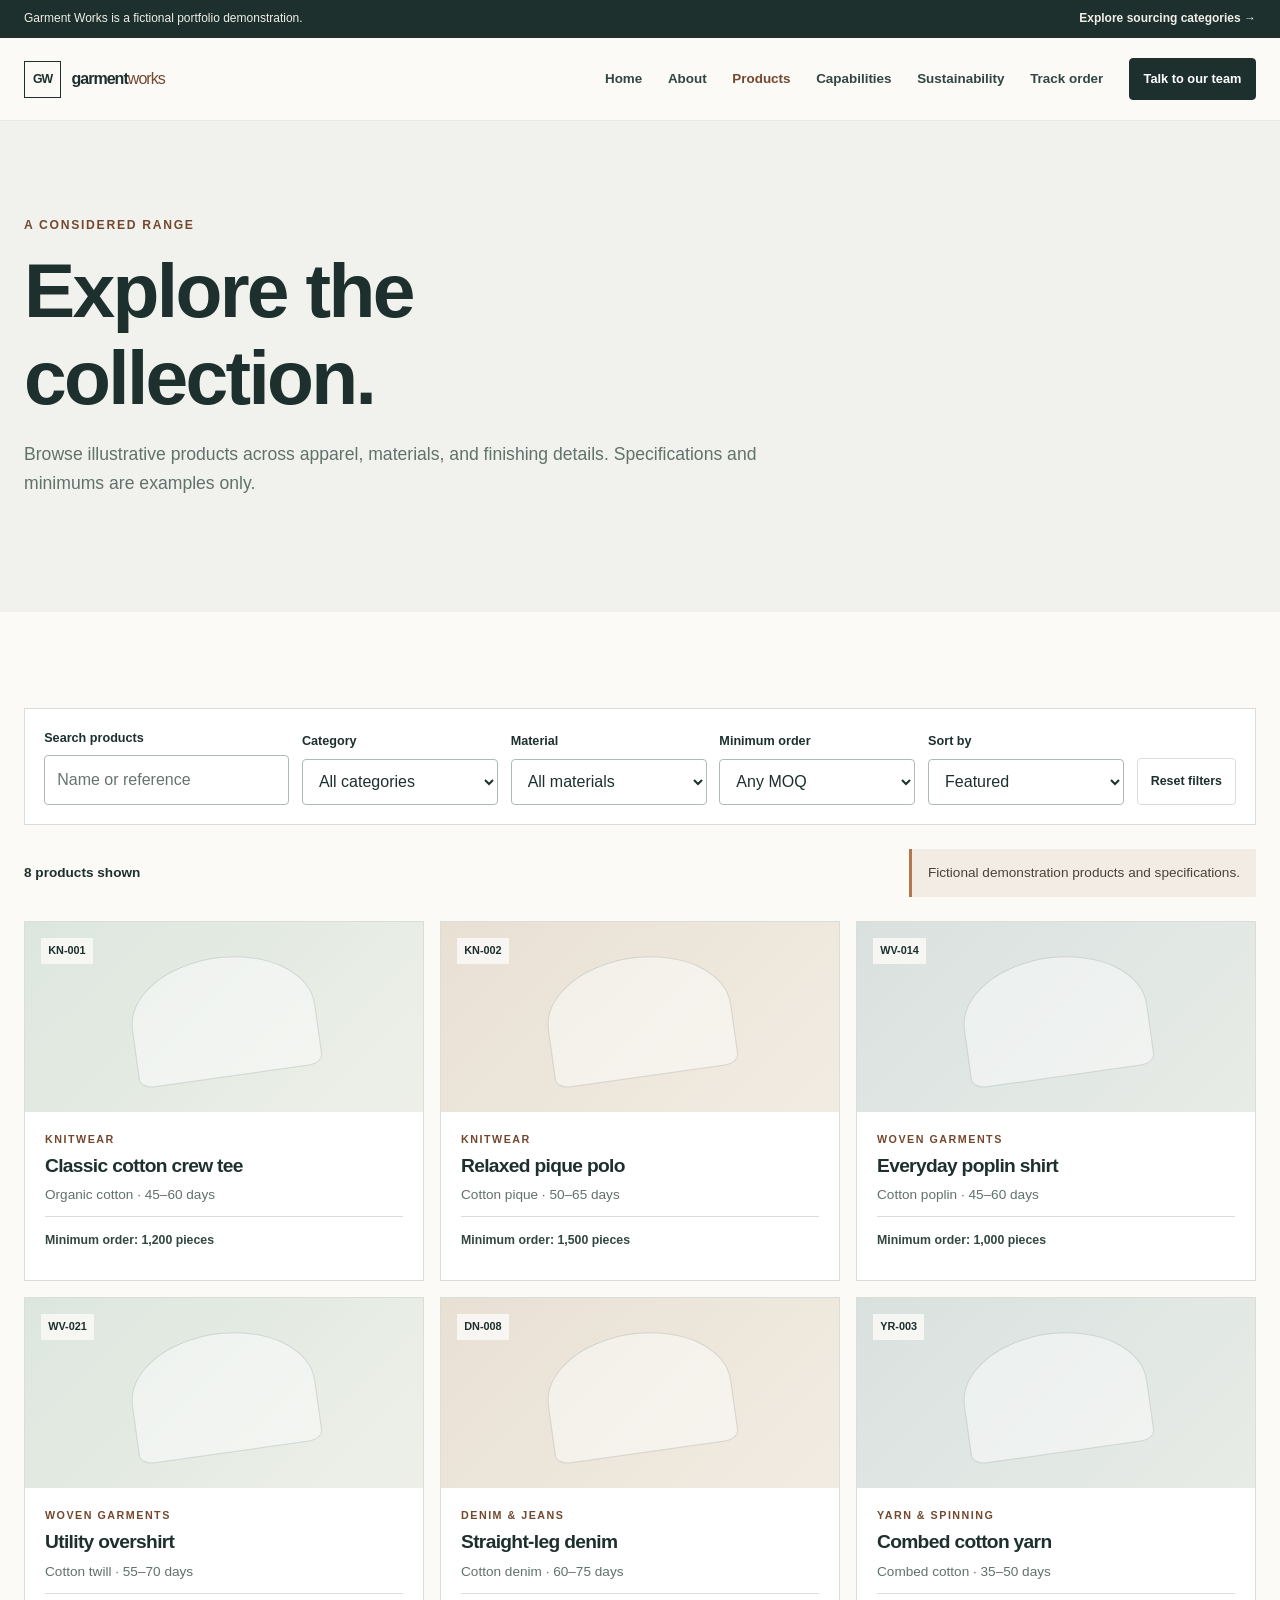
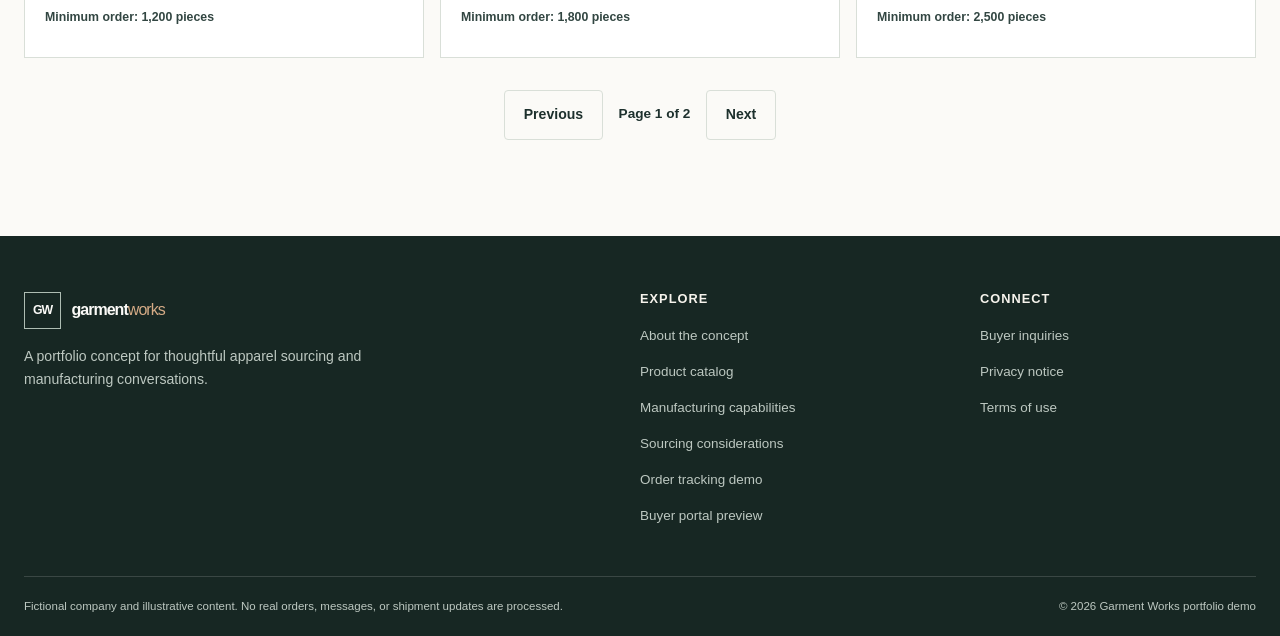
==== resources/views/frontend/products.html @ 486276dc "first commit" ====
<!doctype html>
<html lang="en">
<head>
  <meta charset="utf-8">
  <meta name="viewport" content="width=device-width, initial-scale=1">
  <title>Product Catalog | Garment Works Demo</title>
  <meta name="description" content="Browse illustrative apparel, yarn, and trim products in the Garment Works static portfolio catalog.">
  <meta name="robots" content="noindex, nofollow">
  <meta property="og:title" content="Product Catalog | Garment Works Demo">
  <meta property="og:description" content="A local-data catalog for a fictional apparel manufacturing portfolio.">
  <link rel="canonical" href="https://example.com/garment-works/products">
  <link rel="icon" href="../../../public/assets/icons/garment-mark.svg" type="image/svg+xml">
  <link rel="stylesheet" href="../../../public/css/style.css">
  <script src="../../../public/js/data.js" defer></script>
  <script src="../../../public/js/main.js" defer></script>
  <script src="../../../public/js/navigation.js" defer></script>
  <script src="../../../public/js/catalog.js" defer></script>
</head>
<body>
  <a class="skip-link" href="#main-content">Skip to content</a>
  <div id="site-announcement"></div><div id="site-header"></div>
  <main id="main-content">
    <section class="page-hero">
      <div class="container"><p class="eyebrow">A considered range</p><h1>Explore the collection.</h1><p>Browse illustrative products across apparel, materials, and finishing details. Specifications and minimums are examples only.</p></div>
    </section>
    <section class="section">
      <div class="container">
        <form class="filter-panel" data-catalog-filters aria-label="Filter products">
          <div class="field"><label for="catalog-search">Search products</label><input id="catalog-search" name="search" type="search" placeholder="Name or reference"></div>
          <div class="field"><label for="catalog-category">Category</label><select id="catalog-category" name="category"><option value="">All categories</option><option>Knitwear</option><option>Woven garments</option><option>Denim &amp; jeans</option><option>Yarn &amp; spinning</option><option>Trims &amp; accessories</option></select></div>
          <div class="field"><label for="catalog-material">Material</label><select id="catalog-material" name="material"><option value="">All materials</option></select></div>
          <div class="field"><label for="catalog-moq">Minimum order</label><select id="catalog-moq" name="moq"><option value="">Any MOQ</option><option value="under-1500">Under 1,500 pcs</option><option value="1500-plus">1,500 pcs and above</option></select></div>
          <div class="field"><label for="catalog-sort">Sort by</label><select id="catalog-sort" name="sort"><option value="featured">Featured</option><option value="name">Product name</option><option value="moq-low">MOQ: low to high</option><option value="moq-high">MOQ: high to low</option></select></div>
          <button class="button button--quiet filter-panel__reset" type="button" data-reset-filters>Reset filters</button>
        </form>
        <div class="catalog-toolbar"><p data-result-count aria-live="polite"></p><p class="demo-note">Fictional demonstration products and specifications.</p></div>
        <div class="product-grid" data-catalog-grid tabindex="-1"></div>
        <p class="empty-state" data-catalog-empty hidden>No products match these filters. Try changing your search or reset the filters.</p>
        <nav class="pagination" data-pagination aria-label="Product pages" hidden>
          <button class="button button--quiet" type="button" data-page-prev>Previous</button>
          <p data-page-label></p>
          <button class="button button--quiet" type="button" data-page-next>Next</button>
        </nav>
      </div>
    </section>
  </main>
  <div id="site-footer"></div>
</body>
</html>
---- public/css/style.css ----
:root {
  color-scheme: light;
  --color-ink: #1d302d;
  --color-ink-soft: #324642;
  --color-muted: #61716c;
  --color-paper: #fbfaf7;
  --color-white: #fff;
  --color-surface: #f1f2ed;
  --color-border: #d9dfd8;
  --color-accent: #b4774d;
  --color-accent-dark: #74482f;
  --color-sage: #dce5dd;
  --color-sage-deep: #425b51;
  --color-focus: #8b4d16;
  --font-body: "Avenir Next", Avenir, "Segoe UI", Arial, sans-serif;
  --font-display: "Avenir Next", Avenir, "Segoe UI", Arial, sans-serif;
  --container: 1240px;
  --space-1: .5rem;
  --space-2: 1rem;
  --space-3: 1.5rem;
  --space-4: 2rem;
  --space-5: 3rem;
  --space-6: 4rem;
  --space-7: 6rem;
  --radius-sm: .25rem;
  --radius-md: .75rem;
  --shadow-soft: 0 14px 36px rgb(29 48 45 / 8%);
  --transition: 180ms ease;
}

* { box-sizing: border-box; }
html { scroll-behavior: smooth; scroll-padding-top: 6rem; }
body { margin: 0; background: var(--color-paper); color: var(--color-ink); font-family: var(--font-body); font-size: 1rem; line-height: 1.65; }
img { display: block; max-width: 100%; }
a { color: inherit; text-underline-offset: .22em; }
button, input, select, textarea { font: inherit; }
button, a { -webkit-tap-highlight-color: transparent; }
button { color: inherit; }
h1, h2, h3, h4, p, figure { margin-top: 0; }
h1, h2, h3, h4 { font-family: var(--font-display); line-height: 1.13; letter-spacing: -.035em; }
h1 { max-width: 12ch; margin-bottom: 1.25rem; font-size: clamp(2.7rem, 6vw, 5.25rem); font-weight: 600; }
h2 { margin-bottom: 1rem; font-size: clamp(2rem, 4vw, 3.4rem); font-weight: 600; }
h3 { margin-bottom: .7rem; font-size: 1.3rem; font-weight: 600; }
p { color: var(--color-muted); }
::selection { background: #d9b08e; color: var(--color-ink); }
:focus-visible { outline: 3px solid var(--color-focus); outline-offset: 4px; border-radius: 2px; }
[hidden] { display: none !important; }

.container { width: min(calc(100% - 3rem), var(--container)); margin-inline: auto; }
.sr-only { position: absolute; width: 1px; height: 1px; padding: 0; margin: -1px; overflow: hidden; clip: rect(0, 0, 0, 0); white-space: nowrap; border: 0; }
.skip-link { position: fixed; z-index: 100; top: .5rem; left: .5rem; padding: .75rem 1rem; transform: translateY(-150%); background: var(--color-ink); color: var(--color-white); }
.skip-link:focus { transform: translateY(0); }
.eyebrow { margin-bottom: .8rem; color: var(--color-accent-dark); font-size: .76rem; font-weight: 700; letter-spacing: .14em; line-height: 1.4; text-transform: uppercase; }
.text-link { display: inline-flex; align-items: center; gap: .5rem; color: var(--color-ink); font-weight: 700; text-decoration: none; }
.text-link:hover { color: var(--color-accent-dark); }
.text-button { padding: .25rem 0; border: 0; background: none; color: var(--color-accent-dark); font-weight: 700; text-decoration: underline; text-underline-offset: .2em; cursor: pointer; }

.announcement-bar { background: var(--color-ink); color: var(--color-white); }
.announcement-bar__inner { display: flex; justify-content: space-between; gap: 1rem; min-height: 38px; align-items: center; }
.announcement-bar p, .announcement-bar a { margin: 0; color: #f1eee7; font-size: .75rem; }
.announcement-bar a { font-weight: 600; text-decoration: none; }
.site-header { position: relative; z-index: 10; background: var(--color-paper); border-bottom: 1px solid rgb(29 48 45 / 8%); }
.site-header__inner { display: flex; min-height: 82px; align-items: center; justify-content: space-between; gap: 2rem; }
.brand { display: inline-flex; align-items: center; gap: .65rem; color: var(--color-ink); text-decoration: none; }
.brand__mark { display: grid; width: 37px; height: 37px; place-items: center; border: 1px solid var(--color-ink); font-family: var(--font-display); font-size: .77rem; font-weight: 800; letter-spacing: -.08em; }
.brand__name { font-family: var(--font-display); font-size: 1rem; font-weight: 800; letter-spacing: -.06em; }
.brand__name span { color: var(--color-accent-dark); font-weight: 500; }
.site-nav { display: flex; align-items: center; gap: clamp(1rem, 2vw, 1.8rem); }
.site-nav > a:not(.button) { color: var(--color-ink-soft); font-size: .84rem; font-weight: 600; text-decoration: none; }
.site-nav > a[aria-current="page"] { color: var(--color-accent-dark); }
.nav-toggle { display: none; }

.button { display: inline-flex; min-height: 50px; align-items: center; justify-content: center; gap: .7rem; padding: .75rem 1.15rem; border: 1px solid var(--color-ink); border-radius: var(--radius-sm); background: var(--color-ink); color: var(--color-white); font-size: .88rem; font-weight: 700; text-align: center; text-decoration: none; cursor: pointer; transition: background var(--transition), color var(--transition), border-color var(--transition); }
.button:hover { border-color: var(--color-sage-deep); background: var(--color-sage-deep); }
.button--small { min-height: 42px; padding: .55rem .85rem; font-size: .8rem; }
.button--quiet { border-color: var(--color-border); background: transparent; color: var(--color-ink); }
.button--quiet:hover { border-color: var(--color-ink); background: var(--color-ink); color: var(--color-white); }
.button--light { border-color: var(--color-paper); background: var(--color-paper); color: var(--color-ink); }
.button--light:hover { border-color: var(--color-white); background: var(--color-white); }

.hero { padding: clamp(2.5rem, 6vw, 5rem) 0 0; }
.hero__grid { display: grid; grid-template-columns: 1fr 1fr; gap: clamp(2rem, 4vw, 4rem); align-items: center; }
.hero__content { padding-block: 1rem; }
.hero__content h1 { max-width: none; font-size: clamp(2.7rem, 4.2vw, 3.6rem); }
.hero__lead { max-width: 34rem; margin-bottom: 1.8rem; font-size: clamp(1.05rem, 1.8vw, 1.28rem); }
.hero__actions { display: flex; flex-wrap: wrap; gap: .7rem; }
.hero__caption { margin: 1.5rem 0 0; font-size: .72rem; }
.hero__image { position: relative; min-width: 0; margin: 0; overflow: hidden; border-radius: var(--radius-md); background: var(--color-sage); box-shadow: var(--shadow-soft); }
.hero__image img { width: 100%; height: auto; aspect-ratio: 1.5; object-fit: cover; }
.hero__image figcaption { position: absolute; right: 1rem; bottom: 1rem; left: 1rem; display: grid; gap: .2rem; width: fit-content; max-width: calc(100% - 2rem); padding: .75rem 1rem; border: 1px solid rgb(29 48 45 / 8%); border-radius: var(--radius-sm); background: rgb(251 250 247 / 96%); color: var(--color-muted); font-size: .75rem; box-shadow: var(--shadow-soft); }
.hero__image figcaption span { color: var(--color-accent-dark); font-size: .66rem; font-weight: 700; letter-spacing: .1em; text-transform: uppercase; }
.hero__metrics { display: grid; grid-template-columns: .9fr 1.1fr; gap: 2rem; align-items: center; padding: 1.7rem 2rem; margin-top: clamp(2rem, 4vw, 3.5rem); border-radius: var(--radius-md) var(--radius-md) 0 0; background: var(--color-ink); color: var(--color-white); }
.hero__metrics-copy .eyebrow { margin-bottom: .55rem; color: #dfb28d; }
.hero__metrics-copy > p:last-child { max-width: 30rem; margin: 0; color: var(--color-white); font-family: var(--font-display); font-size: clamp(1.15rem, 2vw, 1.55rem); line-height: 1.3; }
.hero__metrics-list { display: grid; grid-template-columns: repeat(3, minmax(0, 1fr)); margin: 0; }
.hero__metrics-list > div { display: flex; min-width: 0; flex-direction: column-reverse; gap: .4rem; padding: .25rem 1rem; border-left: 1px solid #71817a; }
.hero__metrics-list dt { color: #cbd4ce; font-size: .68rem; line-height: 1.35; }
.hero__metrics-list dd { margin: 0; color: var(--color-white); font-family: var(--font-display); font-size: 1.6rem; font-weight: 600; line-height: 1; }

.section { padding-block: var(--space-7); }
.section--soft { background: var(--color-surface); }
.section--ink { background: var(--color-ink); color: var(--color-paper); }
.section--ink p { color: #cad3cd; }
.section-heading { display: flex; align-items: end; justify-content: space-between; gap: 3rem; margin-bottom: 2.5rem; }
.section-heading h2 { max-width: 16ch; margin-bottom: 0; }
.section-heading > p { max-width: 32rem; margin-bottom: .3rem; }
.category-grid { display: grid; grid-template-columns: repeat(5, 1fr); gap: .8rem; }
.category-card { position: relative; display: flex; min-height: 270px; flex-direction: column; justify-content: end; overflow: hidden; padding: 1.25rem; border: 1px solid rgb(29 48 45 / 9%); background: #e2e9e1; text-decoration: none; transition: transform var(--transition), box-shadow var(--transition); }
.category-card::before, .category-card::after { position: absolute; z-index: 0; display: block; content: ""; pointer-events: none; }
.category-card::before { top: -3rem; right: -2.2rem; width: 12rem; height: 16rem; border: 1px solid rgb(66 91 81 / 23%); border-radius: 48% 52% 40% 60%; transform: rotate(28deg); }
.category-card::after { top: 2.2rem; right: 2rem; width: 3.2rem; height: 9rem; border-radius: 50%; background: rgb(180 119 77 / 44%); transform: rotate(30deg); }
.category-card:hover { z-index: 1; box-shadow: var(--shadow-soft); transform: translateY(-4px); }
.category-card--2 { background: #e9e2d6; }
.category-card--3 { background: #d9e0df; }
.category-card--4 { background: #e8e5db; }
.category-card--5 { background: #e2e4dc; }
.category-card > * { position: relative; z-index: 1; }
.category-card__number { margin-bottom: auto; color: var(--color-accent-dark); font-size: .75rem; font-weight: 700; }
.category-card h3 { max-width: 9ch; margin-bottom: .5rem; }
.category-card p { min-height: 3.2em; margin-bottom: 1rem; font-size: .78rem; }
.category-card .text-link { font-size: .78rem; }

.split-section { display: grid; grid-template-columns: .8fr 1.2fr; gap: clamp(3rem, 9vw, 9rem); }
.split-section__intro { padding-top: 1rem; }
.split-section__intro h2 { max-width: 12ch; }
.split-section__intro > p:not(.eyebrow) { max-width: 28rem; }
.split-section__intro .text-link { margin-top: 1.4rem; }
.process-list { padding: 0; margin: 0; list-style: none; }
.process-list li { display: grid; grid-template-columns: 3rem 1fr; gap: 1.2rem; padding: 1.4rem 0; border-top: 1px solid var(--color-border); }
.process-list li > span { padding-top: .2rem; color: var(--color-accent-dark); font-size: .8rem; font-weight: 700; }
.process-list h3 { margin-bottom: .35rem; }
.process-list p { margin: 0; font-size: .9rem; }
.editorial-panel { display: grid; grid-template-columns: 1fr 1fr auto; gap: 3rem; align-items: center; }
.editorial-panel h2 { max-width: 12ch; margin: 0; }
.editorial-panel > p { max-width: 32rem; margin: 0; }
.product-grid { display: grid; grid-template-columns: repeat(3, minmax(0, 1fr)); gap: 1rem; }
.product-card { overflow: hidden; border: 1px solid var(--color-border); background: var(--color-white); }
.product-card__visual { position: relative; display: grid; min-height: 190px; place-items: center; overflow: hidden; background: linear-gradient(135deg, #dce6df, #eef0e8); }
.product-card:nth-child(3n + 2) .product-card__visual { background: linear-gradient(135deg, #e9e0d4, #f1ece2); }
.product-card:nth-child(3n) .product-card__visual { background: linear-gradient(135deg, #d9e1df, #e8ece7); }
.product-card__visual::before { position: absolute; width: 46%; height: 62%; border: 1px solid rgb(29 48 45 / 15%); border-radius: 50% 50% 8% 8%; background: rgb(255 255 255 / 45%); content: ""; transform: rotate(-8deg); }
.product-card__visual span { position: absolute; top: 1rem; left: 1rem; padding: .25rem .45rem; background: rgb(251 250 247 / 85%); color: var(--color-ink); font-size: .68rem; font-weight: 700; }
.product-card__body { padding: 1.25rem; }
.product-card__body .eyebrow { margin-bottom: .5rem; font-size: .67rem; }
.product-card__body h2, .product-card__body h3 { margin-bottom: .5rem; font-size: 1.2rem; }
.product-card__body h2 a, .product-card__body h3 a { text-decoration: none; }
.product-card__body h2 a:hover, .product-card__body h3 a:hover { text-decoration: underline; }
.product-card__body > p:not(.eyebrow) { margin-bottom: .6rem; font-size: .85rem; }
.product-card__meta { padding-top: .8rem; border-top: 1px solid var(--color-border); color: var(--color-ink-soft) !important; font-size: .77rem !important; font-weight: 700; }
.product-detail { display: grid; grid-template-columns: .9fr 1.1fr; gap: clamp(2rem, 6vw, 5rem); align-items: start; }
.product-detail__visual { position: sticky; top: 2rem; display: grid; min-height: 500px; place-items: center; background: linear-gradient(145deg, #dce6df, #eef0e8); color: var(--color-ink); font-family: var(--font-display); font-size: 1rem; font-weight: 700; }
.product-detail__visual::before { position: absolute; width: 36%; height: 42%; border: 1px solid rgb(29 48 45 / 16%); border-radius: 50% 50% 8% 8%; background: rgb(255 255 255 / 45%); content: ""; }
.product-detail__visual { isolation: isolate; }
.product-detail__visual::before { z-index: -1; }
.product-detail__reference { margin-bottom: 1rem; color: var(--color-muted); font-size: .8rem; }
.product-detail__content > h2 { font-size: clamp(2rem, 4vw, 3rem); }
.product-detail__content > .button { margin-top: .7rem; }
.product-detail__related { grid-column: 1 / -1; padding-top: 2rem; border-top: 1px solid var(--color-border); }
.product-detail__related h2 { font-size: 1.8rem; }
.product-detail__related [data-related-products] { display: grid; grid-template-columns: repeat(2, minmax(0, 1fr)); gap: .8rem; }
.related-product { display: flex; justify-content: space-between; gap: 1rem; padding: 1rem; border: 1px solid var(--color-border); background: var(--color-white); text-decoration: none; }
.related-product span { font-weight: 700; }
.related-product small { color: var(--color-muted); }
.tracking-promo { padding-block: 4rem; background: var(--color-sage-deep); }
.tracking-promo__inner { display: flex; align-items: center; justify-content: space-between; gap: 3rem; }
.tracking-promo .eyebrow { color: #e6bd98; }
.tracking-promo h2 { margin-bottom: .7rem; color: var(--color-white); }
.tracking-promo p:not(.eyebrow) { max-width: 38rem; margin-bottom: 0; color: #e1e8e1; }

.page-hero { padding-block: clamp(3.5rem, 8vw, 6rem); background: var(--color-surface); }
.page-hero h1 { max-width: 14ch; font-size: clamp(2.7rem, 6vw, 4.8rem); }
.page-hero p:not(.eyebrow) { max-width: 46rem; font-size: 1.1rem; }
.info-grid { display: grid; grid-template-columns: repeat(3, minmax(0, 1fr)); gap: 1rem; }
.info-grid--two { grid-template-columns: repeat(2, minmax(0, 1fr)); }
.info-card { min-height: 220px; padding: 1.5rem; border: 1px solid var(--color-border); background: var(--color-white); }
.info-card__number { display: inline-block; margin-bottom: 2rem; color: var(--color-accent-dark); font-size: .78rem; font-weight: 700; }
.info-card h3 { max-width: 24ch; }
.info-card p:last-child { margin-bottom: 0; }
.policy-content { max-width: 52rem; }
.policy-content > .demo-note { margin-bottom: 2.5rem; padding: 1rem 1.2rem; border-left: 3px solid var(--color-accent); background: var(--color-surface); }
.policy-content section { padding-block: 1.5rem; border-top: 1px solid var(--color-border); }
.policy-content h2 { margin-bottom: .75rem; font-size: 1.5rem; }
.policy-content p { margin-bottom: 0; }
.dashboard { display: grid; min-width: 0; gap: 1.5rem; }
.dashboard > * { min-width: 0; }
.dashboard-notice { display: flex; align-items: center; justify-content: space-between; gap: 2rem; padding: 1.5rem; border: 1px solid var(--color-border); background: var(--color-white); }
.dashboard-notice h2 { margin-bottom: .5rem; font-size: 1.6rem; }
.dashboard-notice p:last-child { margin-bottom: 0; }
.dashboard-stats { display: grid; grid-template-columns: repeat(4, minmax(0, 1fr)); gap: .8rem; }
.dashboard-stat { padding: 1.2rem; border: 1px solid var(--color-border); background: var(--color-white); }
.dashboard-stat p { margin-bottom: .7rem; font-size: .78rem; }
.dashboard-stat strong { color: var(--color-ink); font-family: var(--font-display); font-size: 2rem; line-height: 1; }
.dashboard-panel { padding: clamp(1rem, 3vw, 1.8rem); border: 1px solid var(--color-border); background: var(--color-white); }
.dashboard-panel__heading { display: flex; align-items: end; justify-content: space-between; gap: 1rem; margin-bottom: 1rem; }
.dashboard-panel__heading h2 { margin-bottom: 0; font-size: 1.8rem; }
.dashboard-panel__heading > p { margin: 0; font-size: .8rem; }
.dashboard-toolbar { display: flex; align-items: center; gap: .8rem; margin-bottom: .8rem; }
.dashboard-toolbar label { font-size: .82rem; font-weight: 700; }
.dashboard-toolbar select { min-height: 42px; padding: .5rem 2rem .5rem .65rem; border: 1px solid #aebbb1; border-radius: var(--radius-sm); background: var(--color-white); color: var(--color-ink); }
.dashboard-table-wrap { max-width: 100%; min-width: 0; overflow-x: auto; }
.dashboard-table { width: 100%; border-collapse: collapse; text-align: left; }
.dashboard-table th, .dashboard-table td { min-width: 8rem; padding: .8rem .65rem; border-bottom: 1px solid var(--color-border); font-size: .8rem; vertical-align: top; }
.dashboard-table thead th { color: var(--color-ink-soft); font-size: .72rem; letter-spacing: .04em; text-transform: uppercase; }
.dashboard-table tbody th { color: var(--color-ink); font-weight: 700; }
.dashboard-table td:last-child, .dashboard-table th:last-child { min-width: 7rem; }
.dashboard-detail { padding: 1.2rem 0 .2rem; margin-top: 1rem; border-top: 1px solid var(--color-border); }
.dashboard-detail > h2 { margin-block: .8rem; font-size: 1.5rem; }
.dashboard-action-list { display: grid; grid-template-columns: repeat(2, minmax(0, 1fr)); gap: .8rem; }
.dashboard-action-card { padding: 1.2rem; border: 1px solid var(--color-border); background: var(--color-paper); }
.dashboard-action-card h3 { font-size: 1rem; }
.dashboard-action-card p { font-size: .82rem; }
.dashboard-action-card .button { min-height: 42px; font-size: .78rem; }
.filter-panel { display: grid; grid-template-columns: 1.25fr repeat(4, 1fr) auto; gap: .8rem; align-items: end; padding: 1.2rem; border: 1px solid var(--color-border); background: var(--color-white); }
.field { display: flex; min-width: 0; flex-direction: column; gap: .4rem; }
.field label, .tracking-search > label { color: var(--color-ink); font-size: .79rem; font-weight: 700; }
.field input, .field select, .field textarea, .tracking-search input { width: 100%; min-height: 46px; padding: .65rem .75rem; border: 1px solid #aebbb1; border-radius: var(--radius-sm); background: var(--color-white); color: var(--color-ink); }
.field textarea { min-height: 130px; resize: vertical; }
.field input::placeholder, .tracking-search input::placeholder { color: #66736e; }
.filter-panel__reset { min-height: 46px; padding-inline: .8rem; font-size: .78rem; }
.catalog-toolbar { display: flex; justify-content: space-between; gap: 1rem; align-items: center; margin-block: 1.5rem; }
.catalog-toolbar p { margin: 0; font-size: .85rem; }
.catalog-toolbar [data-result-count] { color: var(--color-ink); font-weight: 700; }
.demo-note { padding: .8rem 1rem; border-left: 3px solid var(--color-accent); background: #f3ece4; color: #4c4136; font-size: .82rem; }
.empty-state { padding: 2rem; border: 1px dashed var(--color-border); text-align: center; }
.pagination { display: flex; justify-content: center; align-items: center; gap: 1rem; margin-top: 2rem; }
.pagination p { margin: 0; color: var(--color-ink); font-size: .85rem; font-weight: 600; }

.tracking-layout { max-width: 900px; }
.tracking-search { padding: 1.5rem; border: 1px solid var(--color-border); background: var(--color-white); }
.tracking-search > label { display: block; margin-bottom: .55rem; }
.tracking-search__row { display: grid; grid-template-columns: 1fr auto; gap: .7rem; }
.tracking-search > p { margin: .6rem 0 0; font-size: .8rem; }
.tracking-search .text-button { margin-top: .5rem; }
.form-feedback { min-height: 1.5em; margin: .6rem 0 0; color: #863f32; font-size: .85rem; font-weight: 600; }
.form-feedback--success { color: #315b43; }
.tracking-result { margin-top: 1.5rem; padding: clamp(1.25rem, 4vw, 2.5rem); border: 1px solid var(--color-border); background: var(--color-white); }
.tracking-result h2 { margin-bottom: .7rem; font-size: 1.7rem; }
.tracking-result h3 { margin-top: 2rem; }
.tracking-summary { display: grid; grid-template-columns: repeat(2, 1fr); gap: 0 2rem; margin: 1.5rem 0; }
.tracking-summary div { padding: .8rem 0; border-bottom: 1px solid var(--color-border); }
.tracking-summary dt { color: var(--color-muted); font-size: .76rem; }
.tracking-summary dd { margin: .2rem 0 0; color: var(--color-ink); font-weight: 700; }
.timeline { position: relative; padding: 0 0 0 1.25rem; margin: 1.25rem 0 0; border-left: 1px solid #a7b7aa; list-style: none; }
.timeline li { position: relative; padding: 0 0 1.6rem 1rem; }
.timeline li:last-child { padding-bottom: 0; }
.timeline li::before { position: absolute; top: .22rem; left: -1.55rem; width: 10px; height: 10px; border: 2px solid var(--color-paper); border-radius: 50%; background: var(--color-sage-deep); content: ""; }
.timeline h4 { margin-bottom: .25rem; font-size: 1rem; }
.timeline time { color: var(--color-accent-dark); font-size: .76rem; font-weight: 700; }
.timeline p { margin: .35rem 0 0; font-size: .85rem; }

.contact-layout { display: grid; grid-template-columns: .7fr 1.3fr; gap: clamp(2rem, 7vw, 6rem); align-items: start; }
.contact-copy { position: sticky; top: 2rem; }
.contact-copy h2 { max-width: 11ch; }
.contact-address { padding: 1rem 1.2rem; margin-top: 1rem; border: 1px solid var(--color-border); background: var(--color-white); font-size: .84rem; font-style: normal; }
.contact-address p { margin-bottom: .45rem; }
.contact-address p:last-child { margin-top: .8rem; margin-bottom: 0; font-size: .75rem; }
.contact-address strong { color: var(--color-ink); }
.inquiry-form { padding: clamp(1.2rem, 4vw, 2.5rem); border: 1px solid var(--color-border); background: var(--color-white); }
.form-grid { display: grid; grid-template-columns: repeat(2, minmax(0, 1fr)); gap: 1.2rem; }
.field--full { grid-column: 1 / -1; }
.checkbox-label { display: flex; align-items: flex-start; gap: .7rem; color: var(--color-ink-soft); font-size: .84rem; }
.checkbox-label input { width: 20px; height: 20px; flex: 0 0 auto; accent-color: var(--color-ink); }
.inquiry-form .button { justify-self: start; }

.site-footer { padding: 3.5rem 0 1.25rem; background: #172723; color: var(--color-paper); }
.brand--light { color: var(--color-paper); }
.brand--light .brand__mark { border-color: #aebdb3; }
.brand--light .brand__name span { color: #d5ab86; }
.site-footer__top { display: grid; grid-template-columns: 2fr 1fr 1fr; gap: 4rem; padding-bottom: 3rem; }
.site-footer__intro p { max-width: 25rem; margin: 1rem 0 0; color: #bdc8c1; font-size: .88rem; }
.site-footer__heading { margin-bottom: 1rem; color: #f6f3ec; font-family: var(--font-body); font-size: .8rem; letter-spacing: .08em; text-transform: uppercase; }
.site-footer__links { display: grid; gap: .6rem; padding: 0; margin: 0; list-style: none; }
.site-footer__links a { color: #bdc8c1; font-size: .84rem; text-decoration: none; }
.site-footer__links a:hover { color: var(--color-white); text-decoration: underline; }
.site-footer__bottom { display: flex; justify-content: space-between; gap: 1.5rem; padding-top: 1.2rem; border-top: 1px solid rgb(255 255 255 / 15%); }
.site-footer__bottom p { margin: 0; color: #bdc8c1; font-size: .72rem; }
.component-error { padding: .6rem 1rem; margin: 0; background: #fff0e9; color: #6b2419; font-size: .84rem; }

@media (max-width: 1080px) {
  .site-nav { gap: 1rem; }
  .site-nav > a:not(.button) { font-size: .78rem; }
  .hero__grid { grid-template-columns: 1fr 1fr; gap: 2rem; }
  .hero__content h1 { font-size: clamp(2.6rem, 4.4vw, 3rem); }
  .category-grid { grid-template-columns: repeat(3, 1fr); }
  .category-card { min-height: 230px; }
  .filter-panel { grid-template-columns: repeat(3, minmax(0, 1fr)); }
  .editorial-panel { grid-template-columns: 1fr 1fr; }
  .editorial-panel .button { justify-self: start; }
  .dashboard-stats { grid-template-columns: repeat(2, minmax(0, 1fr)); }
}
@media (max-width: 760px) {
  .container { width: min(calc(100% - 2rem), var(--container)); }
  .announcement-bar__inner { min-height: 42px; }
  .announcement-bar p, .announcement-bar a { font-size: .67rem; }
  .announcement-bar a { max-width: 45%; text-align: right; }
  .site-header__inner { min-height: 72px; }
  .nav-toggle { display: grid; width: 46px; height: 46px; align-content: center; justify-items: center; gap: 6px; border: 1px solid var(--color-border); border-radius: var(--radius-sm); background: transparent; cursor: pointer; }
  .nav-toggle > span:not(.sr-only) { width: 18px; height: 2px; background: var(--color-ink); }
  .site-nav { position: absolute; top: 100%; right: 0; left: 0; display: none; align-items: stretch; padding: 1rem; border-top: 1px solid var(--color-border); background: var(--color-paper); box-shadow: var(--shadow-soft); }
  .site-nav.is-open { display: flex; flex-direction: column; }
  .site-nav > a:not(.button) { padding: .55rem .25rem; font-size: .92rem; }
  .hero { padding-top: 3rem; }
  .hero__grid, .split-section, .contact-layout { grid-template-columns: 1fr; }
  .product-detail { grid-template-columns: 1fr; }
  .product-detail__visual { position: relative; min-height: 340px; }
  .product-detail__related { grid-column: auto; }
  .hero__content { padding-bottom: 0; }
  .hero__image { margin-top: .5rem; }
  .hero__metrics { grid-template-columns: 1fr; gap: 1.5rem; padding: 1.4rem; margin-top: 1.5rem; border-radius: var(--radius-md) var(--radius-md) 0 0; }
  .hero__metrics-list > div:first-child { padding-left: 0; border-left: 0; }
  .hero__metrics-list > div { padding-inline: .75rem; }
  .hero__metrics-list dd { font-size: 1.4rem; }
  .hero__metrics-list dt { font-size: .63rem; }
  .section { padding-block: 4rem; }
  .section-heading { display: block; }
  .section-heading > p { margin-top: 1rem; }
  .info-grid { grid-template-columns: repeat(2, minmax(0, 1fr)); }
  .category-grid { grid-template-columns: repeat(2, 1fr); }
  .category-card { min-height: 235px; padding: 1rem; }
  .split-section { gap: 2rem; }
  .editorial-panel { grid-template-columns: 1fr; gap: 1.4rem; }
  .product-grid { grid-template-columns: repeat(2, minmax(0, 1fr)); }
  .tracking-promo__inner { align-items: flex-start; flex-direction: column; gap: 1.5rem; }
  .filter-panel { grid-template-columns: repeat(2, minmax(0, 1fr)); }
  .filter-panel .field:first-child { grid-column: 1 / -1; }
  .filter-panel__reset { align-self: end; }
  .contact-copy { position: static; }
  .dashboard-notice { align-items: flex-start; flex-direction: column; }
  .dashboard-action-list { grid-template-columns: 1fr; }
  .site-footer__top { grid-template-columns: 1.5fr 1fr; gap: 2rem; }
  .site-footer__intro { grid-column: 1 / -1; }
  .site-footer__bottom { flex-direction: column; gap: .6rem; }
}
@media (max-width: 480px) {
  h1 { font-size: 2.6rem; }
  .hero__actions { align-items: stretch; flex-direction: column; }
  .hero__metrics strong { font-size: 1.45rem; }
  .category-grid, .product-grid, .tracking-summary, .form-grid, .info-grid, .info-grid--two { grid-template-columns: 1fr; }
  .category-card { min-height: 210px; }
  .filter-panel { grid-template-columns: 1fr; }
  .filter-panel .field:first-child { grid-column: auto; }
  .catalog-toolbar { align-items: flex-start; flex-direction: column; }
  .tracking-search__row { grid-template-columns: 1fr; }
  .field--full { grid-column: auto; }
  .site-footer__top { grid-template-columns: 1fr 1fr; gap: 1.4rem; }
}
@media (prefers-reduced-motion: reduce) {
  *, *::before, *::after { scroll-behavior: auto !important; transition-duration: .01ms !important; animation-duration: .01ms !important; animation-iteration-count: 1 !important; }
}
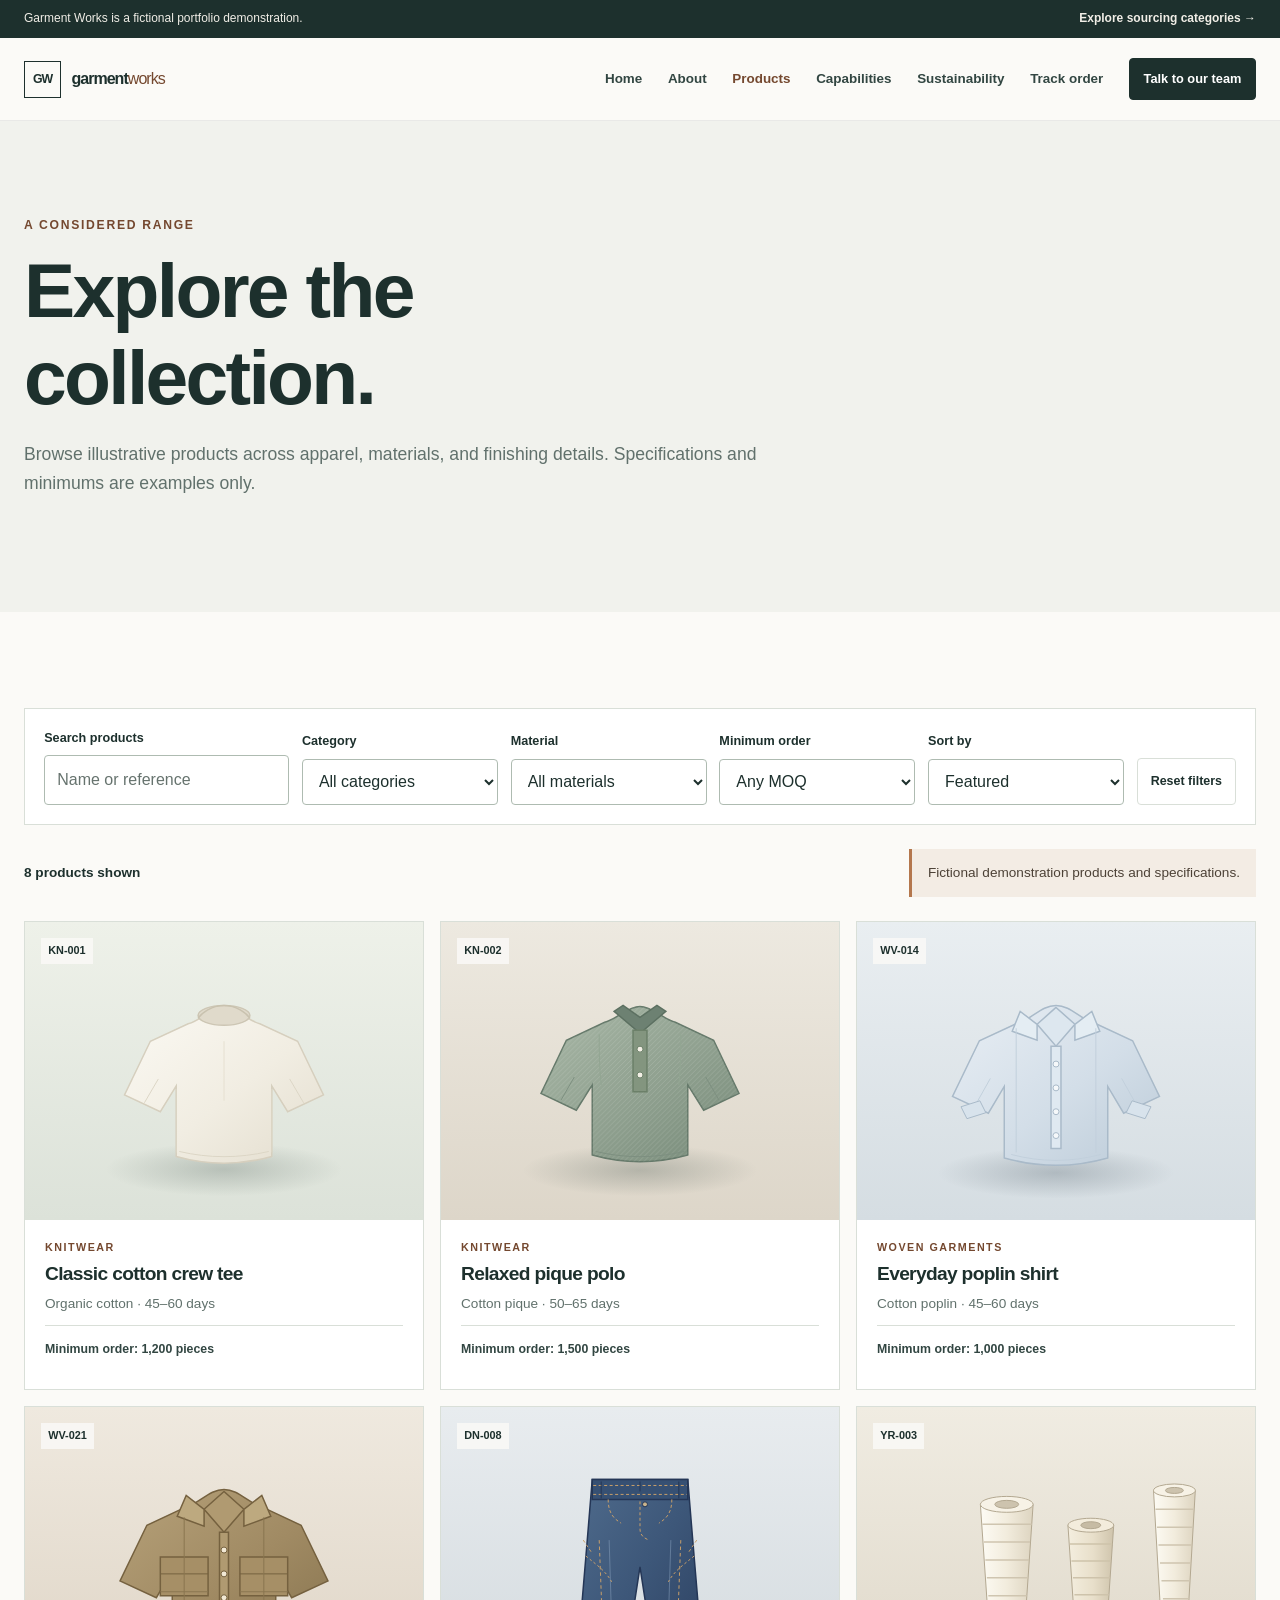
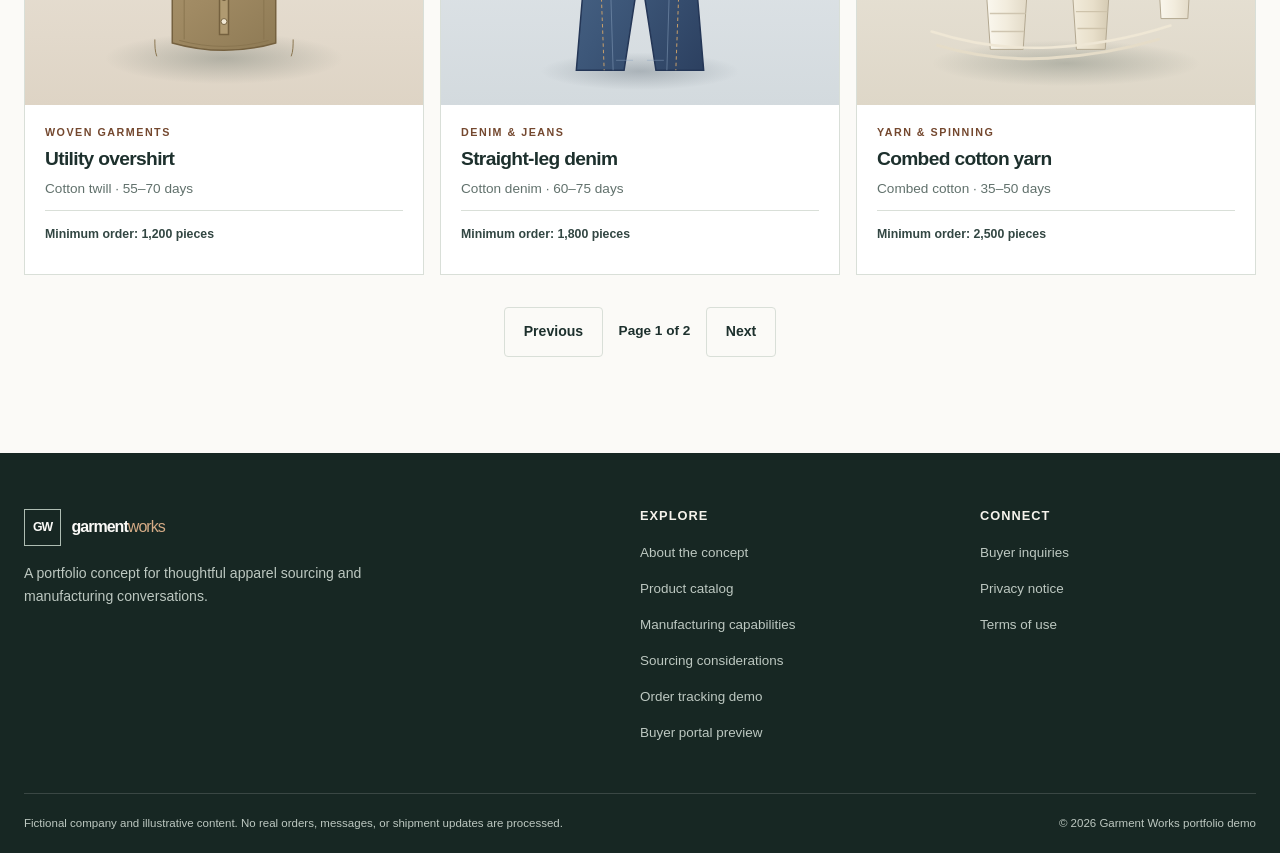
==== commit 983f3f9d: "product image modify" ====
--- a/resources/views/frontend/products.html
+++ b/resources/views/frontend/products.html
@@ -1,49 +1,132 @@
 <!doctype html>
 <html lang="en">
-<head>
-  <meta charset="utf-8">
-  <meta name="viewport" content="width=device-width, initial-scale=1">
-  <title>Product Catalog | Garment Works Demo</title>
-  <meta name="description" content="Browse illustrative apparel, yarn, and trim products in the Garment Works static portfolio catalog.">
-  <meta name="robots" content="noindex, nofollow">
-  <meta property="og:title" content="Product Catalog | Garment Works Demo">
-  <meta property="og:description" content="A local-data catalog for a fictional apparel manufacturing portfolio.">
-  <link rel="canonical" href="https://example.com/garment-works/products">
-  <link rel="icon" href="../../../public/assets/icons/garment-mark.svg" type="image/svg+xml">
-  <link rel="stylesheet" href="../../../public/css/style.css">
-  <script src="../../../public/js/data.js" defer></script>
-  <script src="../../../public/js/main.js" defer></script>
-  <script src="../../../public/js/navigation.js" defer></script>
-  <script src="../../../public/js/catalog.js" defer></script>
-</head>
-<body>
-  <a class="skip-link" href="#main-content">Skip to content</a>
-  <div id="site-announcement"></div><div id="site-header"></div>
-  <main id="main-content">
-    <section class="page-hero">
-      <div class="container"><p class="eyebrow">A considered range</p><h1>Explore the collection.</h1><p>Browse illustrative products across apparel, materials, and finishing details. Specifications and minimums are examples only.</p></div>
-    </section>
-    <section class="section">
-      <div class="container">
-        <form class="filter-panel" data-catalog-filters aria-label="Filter products">
-          <div class="field"><label for="catalog-search">Search products</label><input id="catalog-search" name="search" type="search" placeholder="Name or reference"></div>
-          <div class="field"><label for="catalog-category">Category</label><select id="catalog-category" name="category"><option value="">All categories</option><option>Knitwear</option><option>Woven garments</option><option>Denim &amp; jeans</option><option>Yarn &amp; spinning</option><option>Trims &amp; accessories</option></select></div>
-          <div class="field"><label for="catalog-material">Material</label><select id="catalog-material" name="material"><option value="">All materials</option></select></div>
-          <div class="field"><label for="catalog-moq">Minimum order</label><select id="catalog-moq" name="moq"><option value="">Any MOQ</option><option value="under-1500">Under 1,500 pcs</option><option value="1500-plus">1,500 pcs and above</option></select></div>
-          <div class="field"><label for="catalog-sort">Sort by</label><select id="catalog-sort" name="sort"><option value="featured">Featured</option><option value="name">Product name</option><option value="moq-low">MOQ: low to high</option><option value="moq-high">MOQ: high to low</option></select></div>
-          <button class="button button--quiet filter-panel__reset" type="button" data-reset-filters>Reset filters</button>
-        </form>
-        <div class="catalog-toolbar"><p data-result-count aria-live="polite"></p><p class="demo-note">Fictional demonstration products and specifications.</p></div>
-        <div class="product-grid" data-catalog-grid tabindex="-1"></div>
-        <p class="empty-state" data-catalog-empty hidden>No products match these filters. Try changing your search or reset the filters.</p>
-        <nav class="pagination" data-pagination aria-label="Product pages" hidden>
-          <button class="button button--quiet" type="button" data-page-prev>Previous</button>
-          <p data-page-label></p>
-          <button class="button button--quiet" type="button" data-page-next>Next</button>
-        </nav>
-      </div>
-    </section>
-  </main>
-  <div id="site-footer"></div>
-</body>
+  <head>
+    <meta charset="utf-8" />
+    <meta name="viewport" content="width=device-width, initial-scale=1" />
+    <title>Product Catalog | Garment Works Demo</title>
+    <meta
+      name="description"
+      content="Browse illustrative apparel, yarn, and trim products in the Garment Works static portfolio catalog."
+    />
+    <meta name="robots" content="noindex, nofollow" />
+    <meta property="og:title" content="Product Catalog | Garment Works Demo" />
+    <meta
+      property="og:description"
+      content="A local-data catalog for a fictional apparel manufacturing portfolio."
+    />
+    <link rel="canonical" href="https://example.com/garment-works/products" />
+    <link
+      rel="icon"
+      href="../../../public/assets/icons/garment-mark.svg"
+      type="image/svg+xml"
+    />
+    <link rel="stylesheet" href="../../../public/css/style.css" />
+    <script src="../../../public/js/data.js" defer></script>
+    <script src="../../../public/js/main.js" defer></script>
+    <script src="../../../public/js/navigation.js" defer></script>
+    <script src="../../../public/js/catalog.js" defer></script>
+  </head>
+  <body>
+    <a class="skip-link" href="#main-content">Skip to content</a>
+    <div id="site-announcement"></div>
+    <div id="site-header"></div>
+    <main id="main-content">
+      <section class="page-hero">
+        <div class="container">
+          <p class="eyebrow">A considered range</p>
+          <h1>Explore the collection.</h1>
+          <p>
+            Browse illustrative products across apparel, materials, and
+            finishing details. Specifications and minimums are examples only.
+          </p>
+        </div>
+      </section>
+      <section class="section">
+        <div class="container">
+          <form
+            class="filter-panel"
+            data-catalog-filters
+            aria-label="Filter products"
+          >
+            <div class="field">
+              <label for="catalog-search">Search products</label
+              ><input
+                id="catalog-search"
+                name="search"
+                type="search"
+                placeholder="Name or reference"
+              />
+            </div>
+            <div class="field">
+              <label for="catalog-category">Category</label
+              ><select id="catalog-category" name="category">
+                <option value="">All categories</option>
+                <option>Knitwear</option>
+                <option>Woven garments</option>
+                <option>Denim &amp; jeans</option>
+                <option>Yarn &amp; spinning</option>
+                <option>Trims &amp; accessories</option>
+              </select>
+            </div>
+            <div class="field">
+              <label for="catalog-material">Material</label
+              ><select id="catalog-material" name="material">
+                <option value="">All materials</option>
+              </select>
+            </div>
+            <div class="field">
+              <label for="catalog-moq">Minimum order</label
+              ><select id="catalog-moq" name="moq">
+                <option value="">Any MOQ</option>
+                <option value="under-1500">Under 1,500 pcs</option>
+                <option value="1500-plus">1,500 pcs and above</option>
+              </select>
+            </div>
+            <div class="field">
+              <label for="catalog-sort">Sort by</label
+              ><select id="catalog-sort" name="sort">
+                <option value="featured">Featured</option>
+                <option value="name">Product name</option>
+                <option value="moq-low">MOQ: low to high</option>
+                <option value="moq-high">MOQ: high to low</option>
+              </select>
+            </div>
+            <button
+              class="button button--quiet filter-panel__reset"
+              type="button"
+              data-reset-filters
+            >
+              Reset filters
+            </button>
+          </form>
+          <div class="catalog-toolbar">
+            <p data-result-count aria-live="polite"></p>
+            <p class="demo-note">
+              Fictional demonstration products and specifications.
+            </p>
+          </div>
+          <div class="product-grid" data-catalog-grid tabindex="-1"></div>
+          <p class="empty-state" data-catalog-empty hidden>
+            No products match these filters. Try changing your search or reset
+            the filters.
+          </p>
+          <nav
+            class="pagination"
+            data-pagination
+            aria-label="Product pages"
+            hidden
+          >
+            <button class="button button--quiet" type="button" data-page-prev>
+              Previous
+            </button>
+            <p data-page-label></p>
+            <button class="button button--quiet" type="button" data-page-next>
+              Next
+            </button>
+          </nav>
+        </div>
+      </section>
+    </main>
+    <div id="site-footer"></div>
+  </body>
 </html>
--- a/public/css/style.css
+++ b/public/css/style.css
@@ -15,335 +15,1506 @@
   --font-body: "Avenir Next", Avenir, "Segoe UI", Arial, sans-serif;
   --font-display: "Avenir Next", Avenir, "Segoe UI", Arial, sans-serif;
   --container: 1240px;
-  --space-1: .5rem;
+  --space-1: 0.5rem;
   --space-2: 1rem;
   --space-3: 1.5rem;
   --space-4: 2rem;
   --space-5: 3rem;
   --space-6: 4rem;
   --space-7: 6rem;
-  --radius-sm: .25rem;
-  --radius-md: .75rem;
+  --radius-sm: 0.25rem;
+  --radius-md: 0.75rem;
   --shadow-soft: 0 14px 36px rgb(29 48 45 / 8%);
   --transition: 180ms ease;
 }
 
-* { box-sizing: border-box; }
-html { scroll-behavior: smooth; scroll-padding-top: 6rem; }
-body { margin: 0; background: var(--color-paper); color: var(--color-ink); font-family: var(--font-body); font-size: 1rem; line-height: 1.65; }
-img { display: block; max-width: 100%; }
-a { color: inherit; text-underline-offset: .22em; }
-button, input, select, textarea { font: inherit; }
-button, a { -webkit-tap-highlight-color: transparent; }
-button { color: inherit; }
-h1, h2, h3, h4, p, figure { margin-top: 0; }
-h1, h2, h3, h4 { font-family: var(--font-display); line-height: 1.13; letter-spacing: -.035em; }
-h1 { max-width: 12ch; margin-bottom: 1.25rem; font-size: clamp(2.7rem, 6vw, 5.25rem); font-weight: 600; }
-h2 { margin-bottom: 1rem; font-size: clamp(2rem, 4vw, 3.4rem); font-weight: 600; }
-h3 { margin-bottom: .7rem; font-size: 1.3rem; font-weight: 600; }
-p { color: var(--color-muted); }
-::selection { background: #d9b08e; color: var(--color-ink); }
-:focus-visible { outline: 3px solid var(--color-focus); outline-offset: 4px; border-radius: 2px; }
-[hidden] { display: none !important; }
+* {
+  box-sizing: border-box;
+}
+html {
+  scroll-behavior: smooth;
+  scroll-padding-top: 6rem;
+}
+body {
+  margin: 0;
+  background: var(--color-paper);
+  color: var(--color-ink);
+  font-family: var(--font-body);
+  font-size: 1rem;
+  line-height: 1.65;
+}
+img {
+  display: block;
+  max-width: 100%;
+}
+a {
+  color: inherit;
+  text-underline-offset: 0.22em;
+}
+button,
+input,
+select,
+textarea {
+  font: inherit;
+}
+button,
+a {
+  -webkit-tap-highlight-color: transparent;
+}
+button {
+  color: inherit;
+}
+h1,
+h2,
+h3,
+h4,
+p,
+figure {
+  margin-top: 0;
+}
+h1,
+h2,
+h3,
+h4 {
+  font-family: var(--font-display);
+  line-height: 1.13;
+  letter-spacing: -0.035em;
+}
+h1 {
+  max-width: 12ch;
+  margin-bottom: 1.25rem;
+  font-size: clamp(2.7rem, 6vw, 5.25rem);
+  font-weight: 600;
+}
+h2 {
+  margin-bottom: 1rem;
+  font-size: clamp(2rem, 4vw, 3.4rem);
+  font-weight: 600;
+}
+h3 {
+  margin-bottom: 0.7rem;
+  font-size: 1.3rem;
+  font-weight: 600;
+}
+p {
+  color: var(--color-muted);
+}
+::selection {
+  background: #d9b08e;
+  color: var(--color-ink);
+}
+:focus-visible {
+  outline: 3px solid var(--color-focus);
+  outline-offset: 4px;
+  border-radius: 2px;
+}
+[hidden] {
+  display: none !important;
+}
 
-.container { width: min(calc(100% - 3rem), var(--container)); margin-inline: auto; }
-.sr-only { position: absolute; width: 1px; height: 1px; padding: 0; margin: -1px; overflow: hidden; clip: rect(0, 0, 0, 0); white-space: nowrap; border: 0; }
-.skip-link { position: fixed; z-index: 100; top: .5rem; left: .5rem; padding: .75rem 1rem; transform: translateY(-150%); background: var(--color-ink); color: var(--color-white); }
-.skip-link:focus { transform: translateY(0); }
-.eyebrow { margin-bottom: .8rem; color: var(--color-accent-dark); font-size: .76rem; font-weight: 700; letter-spacing: .14em; line-height: 1.4; text-transform: uppercase; }
-.text-link { display: inline-flex; align-items: center; gap: .5rem; color: var(--color-ink); font-weight: 700; text-decoration: none; }
-.text-link:hover { color: var(--color-accent-dark); }
-.text-button { padding: .25rem 0; border: 0; background: none; color: var(--color-accent-dark); font-weight: 700; text-decoration: underline; text-underline-offset: .2em; cursor: pointer; }
+.container {
+  width: min(calc(100% - 3rem), var(--container));
+  margin-inline: auto;
+}
+.sr-only {
+  position: absolute;
+  width: 1px;
+  height: 1px;
+  padding: 0;
+  margin: -1px;
+  overflow: hidden;
+  clip: rect(0, 0, 0, 0);
+  white-space: nowrap;
+  border: 0;
+}
+.skip-link {
+  position: fixed;
+  z-index: 100;
+  top: 0.5rem;
+  left: 0.5rem;
+  padding: 0.75rem 1rem;
+  transform: translateY(-150%);
+  background: var(--color-ink);
+  color: var(--color-white);
+}
+.skip-link:focus {
+  transform: translateY(0);
+}
+.eyebrow {
+  margin-bottom: 0.8rem;
+  color: var(--color-accent-dark);
+  font-size: 0.76rem;
+  font-weight: 700;
+  letter-spacing: 0.14em;
+  line-height: 1.4;
+  text-transform: uppercase;
+}
+.text-link {
+  display: inline-flex;
+  align-items: center;
+  gap: 0.5rem;
+  color: var(--color-ink);
+  font-weight: 700;
+  text-decoration: none;
+}
+.text-link:hover {
+  color: var(--color-accent-dark);
+}
+.text-button {
+  padding: 0.25rem 0;
+  border: 0;
+  background: none;
+  color: var(--color-accent-dark);
+  font-weight: 700;
+  text-decoration: underline;
+  text-underline-offset: 0.2em;
+  cursor: pointer;
+}
 
-.announcement-bar { background: var(--color-ink); color: var(--color-white); }
-.announcement-bar__inner { display: flex; justify-content: space-between; gap: 1rem; min-height: 38px; align-items: center; }
-.announcement-bar p, .announcement-bar a { margin: 0; color: #f1eee7; font-size: .75rem; }
-.announcement-bar a { font-weight: 600; text-decoration: none; }
-.site-header { position: relative; z-index: 10; background: var(--color-paper); border-bottom: 1px solid rgb(29 48 45 / 8%); }
-.site-header__inner { display: flex; min-height: 82px; align-items: center; justify-content: space-between; gap: 2rem; }
-.brand { display: inline-flex; align-items: center; gap: .65rem; color: var(--color-ink); text-decoration: none; }
-.brand__mark { display: grid; width: 37px; height: 37px; place-items: center; border: 1px solid var(--color-ink); font-family: var(--font-display); font-size: .77rem; font-weight: 800; letter-spacing: -.08em; }
-.brand__name { font-family: var(--font-display); font-size: 1rem; font-weight: 800; letter-spacing: -.06em; }
-.brand__name span { color: var(--color-accent-dark); font-weight: 500; }
-.site-nav { display: flex; align-items: center; gap: clamp(1rem, 2vw, 1.8rem); }
-.site-nav > a:not(.button) { color: var(--color-ink-soft); font-size: .84rem; font-weight: 600; text-decoration: none; }
-.site-nav > a[aria-current="page"] { color: var(--color-accent-dark); }
-.nav-toggle { display: none; }
+.announcement-bar {
+  background: var(--color-ink);
+  color: var(--color-white);
+}
+.announcement-bar__inner {
+  display: flex;
+  justify-content: space-between;
+  gap: 1rem;
+  min-height: 38px;
+  align-items: center;
+}
+.announcement-bar p,
+.announcement-bar a {
+  margin: 0;
+  color: #f1eee7;
+  font-size: 0.75rem;
+}
+.announcement-bar a {
+  font-weight: 600;
+  text-decoration: none;
+}
+.site-header {
+  position: relative;
+  z-index: 10;
+  background: var(--color-paper);
+  border-bottom: 1px solid rgb(29 48 45 / 8%);
+}
+.site-header__inner {
+  display: flex;
+  min-height: 82px;
+  align-items: center;
+  justify-content: space-between;
+  gap: 2rem;
+}
+.brand {
+  display: inline-flex;
+  align-items: center;
+  gap: 0.65rem;
+  color: var(--color-ink);
+  text-decoration: none;
+}
+.brand__mark {
+  display: grid;
+  width: 37px;
+  height: 37px;
+  place-items: center;
+  border: 1px solid var(--color-ink);
+  font-family: var(--font-display);
+  font-size: 0.77rem;
+  font-weight: 800;
+  letter-spacing: -0.08em;
+}
+.brand__name {
+  font-family: var(--font-display);
+  font-size: 1rem;
+  font-weight: 800;
+  letter-spacing: -0.06em;
+}
+.brand__name span {
+  color: var(--color-accent-dark);
+  font-weight: 500;
+}
+.site-nav {
+  display: flex;
+  align-items: center;
+  gap: clamp(1rem, 2vw, 1.8rem);
+}
+.site-nav > a:not(.button) {
+  color: var(--color-ink-soft);
+  font-size: 0.84rem;
+  font-weight: 600;
+  text-decoration: none;
+}
+.site-nav > a[aria-current="page"] {
+  color: var(--color-accent-dark);
+}
+.nav-toggle {
+  display: none;
+}
 
-.button { display: inline-flex; min-height: 50px; align-items: center; justify-content: center; gap: .7rem; padding: .75rem 1.15rem; border: 1px solid var(--color-ink); border-radius: var(--radius-sm); background: var(--color-ink); color: var(--color-white); font-size: .88rem; font-weight: 700; text-align: center; text-decoration: none; cursor: pointer; transition: background var(--transition), color var(--transition), border-color var(--transition); }
-.button:hover { border-color: var(--color-sage-deep); background: var(--color-sage-deep); }
-.button--small { min-height: 42px; padding: .55rem .85rem; font-size: .8rem; }
-.button--quiet { border-color: var(--color-border); background: transparent; color: var(--color-ink); }
-.button--quiet:hover { border-color: var(--color-ink); background: var(--color-ink); color: var(--color-white); }
-.button--light { border-color: var(--color-paper); background: var(--color-paper); color: var(--color-ink); }
-.button--light:hover { border-color: var(--color-white); background: var(--color-white); }
+.button {
+  display: inline-flex;
+  min-height: 50px;
+  align-items: center;
+  justify-content: center;
+  gap: 0.7rem;
+  padding: 0.75rem 1.15rem;
+  border: 1px solid var(--color-ink);
+  border-radius: var(--radius-sm);
+  background: var(--color-ink);
+  color: var(--color-white);
+  font-size: 0.88rem;
+  font-weight: 700;
+  text-align: center;
+  text-decoration: none;
+  cursor: pointer;
+  transition:
+    background var(--transition),
+    color var(--transition),
+    border-color var(--transition);
+}
+.button:hover {
+  border-color: var(--color-sage-deep);
+  background: var(--color-sage-deep);
+}
+.button--small {
+  min-height: 42px;
+  padding: 0.55rem 0.85rem;
+  font-size: 0.8rem;
+}
+.button--quiet {
+  border-color: var(--color-border);
+  background: transparent;
+  color: var(--color-ink);
+}
+.button--quiet:hover {
+  border-color: var(--color-ink);
+  background: var(--color-ink);
+  color: var(--color-white);
+}
+.button--light {
+  border-color: var(--color-paper);
+  background: var(--color-paper);
+  color: var(--color-ink);
+}
+.button--light:hover {
+  border-color: var(--color-white);
+  background: var(--color-white);
+}
 
-.hero { padding: clamp(2.5rem, 6vw, 5rem) 0 0; }
-.hero__grid { display: grid; grid-template-columns: 1fr 1fr; gap: clamp(2rem, 4vw, 4rem); align-items: center; }
-.hero__content { padding-block: 1rem; }
-.hero__content h1 { max-width: none; font-size: clamp(2.7rem, 4.2vw, 3.6rem); }
-.hero__lead { max-width: 34rem; margin-bottom: 1.8rem; font-size: clamp(1.05rem, 1.8vw, 1.28rem); }
-.hero__actions { display: flex; flex-wrap: wrap; gap: .7rem; }
-.hero__caption { margin: 1.5rem 0 0; font-size: .72rem; }
-.hero__image { position: relative; min-width: 0; margin: 0; overflow: hidden; border-radius: var(--radius-md); background: var(--color-sage); box-shadow: var(--shadow-soft); }
-.hero__image img { width: 100%; height: auto; aspect-ratio: 1.5; object-fit: cover; }
-.hero__image figcaption { position: absolute; right: 1rem; bottom: 1rem; left: 1rem; display: grid; gap: .2rem; width: fit-content; max-width: calc(100% - 2rem); padding: .75rem 1rem; border: 1px solid rgb(29 48 45 / 8%); border-radius: var(--radius-sm); background: rgb(251 250 247 / 96%); color: var(--color-muted); font-size: .75rem; box-shadow: var(--shadow-soft); }
-.hero__image figcaption span { color: var(--color-accent-dark); font-size: .66rem; font-weight: 700; letter-spacing: .1em; text-transform: uppercase; }
-.hero__metrics { display: grid; grid-template-columns: .9fr 1.1fr; gap: 2rem; align-items: center; padding: 1.7rem 2rem; margin-top: clamp(2rem, 4vw, 3.5rem); border-radius: var(--radius-md) var(--radius-md) 0 0; background: var(--color-ink); color: var(--color-white); }
-.hero__metrics-copy .eyebrow { margin-bottom: .55rem; color: #dfb28d; }
-.hero__metrics-copy > p:last-child { max-width: 30rem; margin: 0; color: var(--color-white); font-family: var(--font-display); font-size: clamp(1.15rem, 2vw, 1.55rem); line-height: 1.3; }
-.hero__metrics-list { display: grid; grid-template-columns: repeat(3, minmax(0, 1fr)); margin: 0; }
-.hero__metrics-list > div { display: flex; min-width: 0; flex-direction: column-reverse; gap: .4rem; padding: .25rem 1rem; border-left: 1px solid #71817a; }
-.hero__metrics-list dt { color: #cbd4ce; font-size: .68rem; line-height: 1.35; }
-.hero__metrics-list dd { margin: 0; color: var(--color-white); font-family: var(--font-display); font-size: 1.6rem; font-weight: 600; line-height: 1; }
+.hero {
+  padding: clamp(2.5rem, 6vw, 5rem) 0 0;
+}
+.hero__grid {
+  display: grid;
+  grid-template-columns: 1fr 1fr;
+  gap: clamp(2rem, 4vw, 4rem);
+  align-items: center;
+}
+.hero__content {
+  padding-block: 1rem;
+}
+.hero__content h1 {
+  max-width: none;
+  font-size: clamp(2.7rem, 4.2vw, 3.6rem);
+}
+.hero__lead {
+  max-width: 34rem;
+  margin-bottom: 1.8rem;
+  font-size: clamp(1.05rem, 1.8vw, 1.28rem);
+}
+.hero__actions {
+  display: flex;
+  flex-wrap: wrap;
+  gap: 0.7rem;
+}
+.hero__caption {
+  margin: 1.5rem 0 0;
+  font-size: 0.72rem;
+}
+.hero__image {
+  position: relative;
+  min-width: 0;
+  margin: 0;
+  overflow: hidden;
+  border-radius: var(--radius-md);
+  background: var(--color-sage);
+  box-shadow: var(--shadow-soft);
+}
+.hero__image img {
+  width: 100%;
+  height: auto;
+  aspect-ratio: 1.5;
+  object-fit: cover;
+}
+.hero__image figcaption {
+  position: absolute;
+  right: 1rem;
+  bottom: 1rem;
+  left: 1rem;
+  display: grid;
+  gap: 0.2rem;
+  width: fit-content;
+  max-width: calc(100% - 2rem);
+  padding: 0.75rem 1rem;
+  border: 1px solid rgb(29 48 45 / 8%);
+  border-radius: var(--radius-sm);
+  background: rgb(251 250 247 / 96%);
+  color: var(--color-muted);
+  font-size: 0.75rem;
+  box-shadow: var(--shadow-soft);
+}
+.hero__image figcaption span {
+  color: var(--color-accent-dark);
+  font-size: 0.66rem;
+  font-weight: 700;
+  letter-spacing: 0.1em;
+  text-transform: uppercase;
+}
+.hero__metrics {
+  display: grid;
+  grid-template-columns: 0.9fr 1.1fr;
+  gap: 2rem;
+  align-items: center;
+  padding: 1.7rem 2rem;
+  margin-top: clamp(2rem, 4vw, 3.5rem);
+  border-radius: var(--radius-md) var(--radius-md) 0 0;
+  background: var(--color-ink);
+  color: var(--color-white);
+}
+.hero__metrics-copy .eyebrow {
+  margin-bottom: 0.55rem;
+  color: #dfb28d;
+}
+.hero__metrics-copy > p:last-child {
+  max-width: 30rem;
+  margin: 0;
+  color: var(--color-white);
+  font-family: var(--font-display);
+  font-size: clamp(1.15rem, 2vw, 1.55rem);
+  line-height: 1.3;
+}
+.hero__metrics-list {
+  display: grid;
+  grid-template-columns: repeat(3, minmax(0, 1fr));
+  margin: 0;
+}
+.hero__metrics-list > div {
+  display: flex;
+  min-width: 0;
+  flex-direction: column-reverse;
+  gap: 0.4rem;
+  padding: 0.25rem 1rem;
+  border-left: 1px solid #71817a;
+}
+.hero__metrics-list dt {
+  color: #cbd4ce;
+  font-size: 0.68rem;
+  line-height: 1.35;
+}
+.hero__metrics-list dd {
+  margin: 0;
+  color: var(--color-white);
+  font-family: var(--font-display);
+  font-size: 1.6rem;
+  font-weight: 600;
+  line-height: 1;
+}
 
-.section { padding-block: var(--space-7); }
-.section--soft { background: var(--color-surface); }
-.section--ink { background: var(--color-ink); color: var(--color-paper); }
-.section--ink p { color: #cad3cd; }
-.section-heading { display: flex; align-items: end; justify-content: space-between; gap: 3rem; margin-bottom: 2.5rem; }
-.section-heading h2 { max-width: 16ch; margin-bottom: 0; }
-.section-heading > p { max-width: 32rem; margin-bottom: .3rem; }
-.category-grid { display: grid; grid-template-columns: repeat(5, 1fr); gap: .8rem; }
-.category-card { position: relative; display: flex; min-height: 270px; flex-direction: column; justify-content: end; overflow: hidden; padding: 1.25rem; border: 1px solid rgb(29 48 45 / 9%); background: #e2e9e1; text-decoration: none; transition: transform var(--transition), box-shadow var(--transition); }
-.category-card::before, .category-card::after { position: absolute; z-index: 0; display: block; content: ""; pointer-events: none; }
-.category-card::before { top: -3rem; right: -2.2rem; width: 12rem; height: 16rem; border: 1px solid rgb(66 91 81 / 23%); border-radius: 48% 52% 40% 60%; transform: rotate(28deg); }
-.category-card::after { top: 2.2rem; right: 2rem; width: 3.2rem; height: 9rem; border-radius: 50%; background: rgb(180 119 77 / 44%); transform: rotate(30deg); }
-.category-card:hover { z-index: 1; box-shadow: var(--shadow-soft); transform: translateY(-4px); }
-.category-card--2 { background: #e9e2d6; }
-.category-card--3 { background: #d9e0df; }
-.category-card--4 { background: #e8e5db; }
-.category-card--5 { background: #e2e4dc; }
-.category-card > * { position: relative; z-index: 1; }
-.category-card__number { margin-bottom: auto; color: var(--color-accent-dark); font-size: .75rem; font-weight: 700; }
-.category-card h3 { max-width: 9ch; margin-bottom: .5rem; }
-.category-card p { min-height: 3.2em; margin-bottom: 1rem; font-size: .78rem; }
-.category-card .text-link { font-size: .78rem; }
+.section {
+  padding-block: var(--space-7);
+}
+.section--soft {
+  background: var(--color-surface);
+}
+.section--ink {
+  background: var(--color-ink);
+  color: var(--color-paper);
+}
+.section--ink p {
+  color: #cad3cd;
+}
+.section-heading {
+  display: flex;
+  align-items: end;
+  justify-content: space-between;
+  gap: 3rem;
+  margin-bottom: 2.5rem;
+}
+.section-heading h2 {
+  max-width: 16ch;
+  margin-bottom: 0;
+}
+.section-heading > p {
+  max-width: 32rem;
+  margin-bottom: 0.3rem;
+}
+.category-grid {
+  display: grid;
+  grid-template-columns: repeat(5, 1fr);
+  gap: 0.8rem;
+}
+.category-card {
+  position: relative;
+  display: flex;
+  min-height: 270px;
+  flex-direction: column;
+  justify-content: end;
+  overflow: hidden;
+  padding: 1.25rem;
+  border: 1px solid rgb(29 48 45 / 9%);
+  background: #e2e9e1;
+  text-decoration: none;
+  transition:
+    transform var(--transition),
+    box-shadow var(--transition);
+}
+.category-card::before,
+.category-card::after {
+  position: absolute;
+  z-index: 0;
+  display: block;
+  content: "";
+  pointer-events: none;
+}
+.category-card::before {
+  top: -3rem;
+  right: -2.2rem;
+  width: 12rem;
+  height: 16rem;
+  border: 1px solid rgb(66 91 81 / 23%);
+  border-radius: 48% 52% 40% 60%;
+  transform: rotate(28deg);
+}
+.category-card::after {
+  top: 2.2rem;
+  right: 2rem;
+  width: 3.2rem;
+  height: 9rem;
+  border-radius: 50%;
+  background: rgb(180 119 77 / 44%);
+  transform: rotate(30deg);
+}
+.category-card:hover {
+  z-index: 1;
+  box-shadow: var(--shadow-soft);
+  transform: translateY(-4px);
+}
+.category-card--2 {
+  background: #e9e2d6;
+}
+.category-card--3 {
+  background: #d9e0df;
+}
+.category-card--4 {
+  background: #e8e5db;
+}
+.category-card--5 {
+  background: #e2e4dc;
+}
+.category-card > * {
+  position: relative;
+  z-index: 1;
+}
+.category-card__number {
+  margin-bottom: auto;
+  color: var(--color-accent-dark);
+  font-size: 0.75rem;
+  font-weight: 700;
+}
+.category-card h3 {
+  max-width: 9ch;
+  margin-bottom: 0.5rem;
+}
+.category-card p {
+  min-height: 3.2em;
+  margin-bottom: 1rem;
+  font-size: 0.78rem;
+}
+.category-card .text-link {
+  font-size: 0.78rem;
+}
 
-.split-section { display: grid; grid-template-columns: .8fr 1.2fr; gap: clamp(3rem, 9vw, 9rem); }
-.split-section__intro { padding-top: 1rem; }
-.split-section__intro h2 { max-width: 12ch; }
-.split-section__intro > p:not(.eyebrow) { max-width: 28rem; }
-.split-section__intro .text-link { margin-top: 1.4rem; }
-.process-list { padding: 0; margin: 0; list-style: none; }
-.process-list li { display: grid; grid-template-columns: 3rem 1fr; gap: 1.2rem; padding: 1.4rem 0; border-top: 1px solid var(--color-border); }
-.process-list li > span { padding-top: .2rem; color: var(--color-accent-dark); font-size: .8rem; font-weight: 700; }
-.process-list h3 { margin-bottom: .35rem; }
-.process-list p { margin: 0; font-size: .9rem; }
-.editorial-panel { display: grid; grid-template-columns: 1fr 1fr auto; gap: 3rem; align-items: center; }
-.editorial-panel h2 { max-width: 12ch; margin: 0; }
-.editorial-panel > p { max-width: 32rem; margin: 0; }
-.product-grid { display: grid; grid-template-columns: repeat(3, minmax(0, 1fr)); gap: 1rem; }
-.product-card { overflow: hidden; border: 1px solid var(--color-border); background: var(--color-white); }
-.product-card__visual { position: relative; display: grid; min-height: 190px; place-items: center; overflow: hidden; background: linear-gradient(135deg, #dce6df, #eef0e8); }
-.product-card:nth-child(3n + 2) .product-card__visual { background: linear-gradient(135deg, #e9e0d4, #f1ece2); }
-.product-card:nth-child(3n) .product-card__visual { background: linear-gradient(135deg, #d9e1df, #e8ece7); }
-.product-card__visual::before { position: absolute; width: 46%; height: 62%; border: 1px solid rgb(29 48 45 / 15%); border-radius: 50% 50% 8% 8%; background: rgb(255 255 255 / 45%); content: ""; transform: rotate(-8deg); }
-.product-card__visual span { position: absolute; top: 1rem; left: 1rem; padding: .25rem .45rem; background: rgb(251 250 247 / 85%); color: var(--color-ink); font-size: .68rem; font-weight: 700; }
-.product-card__body { padding: 1.25rem; }
-.product-card__body .eyebrow { margin-bottom: .5rem; font-size: .67rem; }
-.product-card__body h2, .product-card__body h3 { margin-bottom: .5rem; font-size: 1.2rem; }
-.product-card__body h2 a, .product-card__body h3 a { text-decoration: none; }
-.product-card__body h2 a:hover, .product-card__body h3 a:hover { text-decoration: underline; }
-.product-card__body > p:not(.eyebrow) { margin-bottom: .6rem; font-size: .85rem; }
-.product-card__meta { padding-top: .8rem; border-top: 1px solid var(--color-border); color: var(--color-ink-soft) !important; font-size: .77rem !important; font-weight: 700; }
-.product-detail { display: grid; grid-template-columns: .9fr 1.1fr; gap: clamp(2rem, 6vw, 5rem); align-items: start; }
-.product-detail__visual { position: sticky; top: 2rem; display: grid; min-height: 500px; place-items: center; background: linear-gradient(145deg, #dce6df, #eef0e8); color: var(--color-ink); font-family: var(--font-display); font-size: 1rem; font-weight: 700; }
-.product-detail__visual::before { position: absolute; width: 36%; height: 42%; border: 1px solid rgb(29 48 45 / 16%); border-radius: 50% 50% 8% 8%; background: rgb(255 255 255 / 45%); content: ""; }
-.product-detail__visual { isolation: isolate; }
-.product-detail__visual::before { z-index: -1; }
-.product-detail__reference { margin-bottom: 1rem; color: var(--color-muted); font-size: .8rem; }
-.product-detail__content > h2 { font-size: clamp(2rem, 4vw, 3rem); }
-.product-detail__content > .button { margin-top: .7rem; }
-.product-detail__related { grid-column: 1 / -1; padding-top: 2rem; border-top: 1px solid var(--color-border); }
-.product-detail__related h2 { font-size: 1.8rem; }
-.product-detail__related [data-related-products] { display: grid; grid-template-columns: repeat(2, minmax(0, 1fr)); gap: .8rem; }
-.related-product { display: flex; justify-content: space-between; gap: 1rem; padding: 1rem; border: 1px solid var(--color-border); background: var(--color-white); text-decoration: none; }
-.related-product span { font-weight: 700; }
-.related-product small { color: var(--color-muted); }
-.tracking-promo { padding-block: 4rem; background: var(--color-sage-deep); }
-.tracking-promo__inner { display: flex; align-items: center; justify-content: space-between; gap: 3rem; }
-.tracking-promo .eyebrow { color: #e6bd98; }
-.tracking-promo h2 { margin-bottom: .7rem; color: var(--color-white); }
-.tracking-promo p:not(.eyebrow) { max-width: 38rem; margin-bottom: 0; color: #e1e8e1; }
+.split-section {
+  display: grid;
+  grid-template-columns: 0.8fr 1.2fr;
+  gap: clamp(3rem, 9vw, 9rem);
+}
+.split-section__intro {
+  padding-top: 1rem;
+}
+.split-section__intro h2 {
+  max-width: 12ch;
+}
+.split-section__intro > p:not(.eyebrow) {
+  max-width: 28rem;
+}
+.split-section__intro .text-link {
+  margin-top: 1.4rem;
+}
+.process-list {
+  padding: 0;
+  margin: 0;
+  list-style: none;
+}
+.process-list li {
+  display: grid;
+  grid-template-columns: 3rem 1fr;
+  gap: 1.2rem;
+  padding: 1.4rem 0;
+  border-top: 1px solid var(--color-border);
+}
+.process-list li > span {
+  padding-top: 0.2rem;
+  color: var(--color-accent-dark);
+  font-size: 0.8rem;
+  font-weight: 700;
+}
+.process-list h3 {
+  margin-bottom: 0.35rem;
+}
+.process-list p {
+  margin: 0;
+  font-size: 0.9rem;
+}
+.editorial-panel {
+  display: grid;
+  grid-template-columns: 1fr 1fr auto;
+  gap: 3rem;
+  align-items: center;
+}
+.editorial-panel h2 {
+  max-width: 12ch;
+  margin: 0;
+}
+.editorial-panel > p {
+  max-width: 32rem;
+  margin: 0;
+}
+.product-grid {
+  display: grid;
+  grid-template-columns: repeat(3, minmax(0, 1fr));
+  gap: 1rem;
+}
+.product-card {
+  overflow: hidden;
+  border: 1px solid var(--color-border);
+  background: var(--color-white);
+}
+.product-card__visual {
+  position: relative;
+  overflow: hidden;
+  aspect-ratio: 4 / 3;
+  min-height: 190px;
+  background: linear-gradient(135deg, #dce6df, #eef0e8);
+}
+.product-card:nth-child(3n + 2) .product-card__visual {
+  background: linear-gradient(135deg, #e9e0d4, #f1ece2);
+}
+.product-card:nth-child(3n) .product-card__visual {
+  background: linear-gradient(135deg, #d9e1df, #e8ece7);
+}
+.product-card__visual img {
+  display: block;
+  width: 100%;
+  height: 100%;
+  object-fit: cover;
+}
+.product-card__visual span {
+  position: absolute;
+  top: 1rem;
+  left: 1rem;
+  padding: 0.25rem 0.45rem;
+  background: rgb(251 250 247 / 85%);
+  color: var(--color-ink);
+  font-size: 0.68rem;
+  font-weight: 700;
+}
+.product-card__body {
+  padding: 1.25rem;
+}
+.product-card__body .eyebrow {
+  margin-bottom: 0.5rem;
+  font-size: 0.67rem;
+}
+.product-card__body h2,
+.product-card__body h3 {
+  margin-bottom: 0.5rem;
+  font-size: 1.2rem;
+}
+.product-card__body h2 a,
+.product-card__body h3 a {
+  text-decoration: none;
+}
+.product-card__body h2 a:hover,
+.product-card__body h3 a:hover {
+  text-decoration: underline;
+}
+.product-card__body > p:not(.eyebrow) {
+  margin-bottom: 0.6rem;
+  font-size: 0.85rem;
+}
+.product-card__meta {
+  padding-top: 0.8rem;
+  border-top: 1px solid var(--color-border);
+  color: var(--color-ink-soft) !important;
+  font-size: 0.77rem !important;
+  font-weight: 700;
+}
+.product-detail {
+  display: grid;
+  grid-template-columns: 0.9fr 1.1fr;
+  gap: clamp(2rem, 6vw, 5rem);
+  align-items: start;
+}
+.product-detail__visual {
+  position: sticky;
+  top: 2rem;
+  overflow: hidden;
+  aspect-ratio: 1 / 1;
+  background: linear-gradient(145deg, #dce6df, #eef0e8);
+}
+.product-detail__visual img {
+  display: block;
+  width: 100%;
+  height: 100%;
+  object-fit: cover;
+}
+.product-detail__reference {
+  margin-bottom: 1rem;
+  color: var(--color-muted);
+  font-size: 0.8rem;
+}
+.product-detail__content > h2 {
+  font-size: clamp(2rem, 4vw, 3rem);
+}
+.product-detail__content > .button {
+  margin-top: 0.7rem;
+}
+.product-detail__related {
+  grid-column: 1 / -1;
+  padding-top: 2rem;
+  border-top: 1px solid var(--color-border);
+}
+.product-detail__related h2 {
+  font-size: 1.8rem;
+}
+.product-detail__related [data-related-products] {
+  display: grid;
+  grid-template-columns: repeat(2, minmax(0, 1fr));
+  gap: 0.8rem;
+}
+.related-product {
+  display: flex;
+  justify-content: space-between;
+  gap: 1rem;
+  padding: 1rem;
+  border: 1px solid var(--color-border);
+  background: var(--color-white);
+  text-decoration: none;
+}
+.related-product span {
+  font-weight: 700;
+}
+.related-product small {
+  color: var(--color-muted);
+}
+.tracking-promo {
+  padding-block: 4rem;
+  background: var(--color-sage-deep);
+}
+.tracking-promo__inner {
+  display: flex;
+  align-items: center;
+  justify-content: space-between;
+  gap: 3rem;
+}
+.tracking-promo .eyebrow {
+  color: #e6bd98;
+}
+.tracking-promo h2 {
+  margin-bottom: 0.7rem;
+  color: var(--color-white);
+}
+.tracking-promo p:not(.eyebrow) {
+  max-width: 38rem;
+  margin-bottom: 0;
+  color: #e1e8e1;
+}
 
-.page-hero { padding-block: clamp(3.5rem, 8vw, 6rem); background: var(--color-surface); }
-.page-hero h1 { max-width: 14ch; font-size: clamp(2.7rem, 6vw, 4.8rem); }
-.page-hero p:not(.eyebrow) { max-width: 46rem; font-size: 1.1rem; }
-.info-grid { display: grid; grid-template-columns: repeat(3, minmax(0, 1fr)); gap: 1rem; }
-.info-grid--two { grid-template-columns: repeat(2, minmax(0, 1fr)); }
-.info-card { min-height: 220px; padding: 1.5rem; border: 1px solid var(--color-border); background: var(--color-white); }
-.info-card__number { display: inline-block; margin-bottom: 2rem; color: var(--color-accent-dark); font-size: .78rem; font-weight: 700; }
-.info-card h3 { max-width: 24ch; }
-.info-card p:last-child { margin-bottom: 0; }
-.policy-content { max-width: 52rem; }
-.policy-content > .demo-note { margin-bottom: 2.5rem; padding: 1rem 1.2rem; border-left: 3px solid var(--color-accent); background: var(--color-surface); }
-.policy-content section { padding-block: 1.5rem; border-top: 1px solid var(--color-border); }
-.policy-content h2 { margin-bottom: .75rem; font-size: 1.5rem; }
-.policy-content p { margin-bottom: 0; }
-.dashboard { display: grid; min-width: 0; gap: 1.5rem; }
-.dashboard > * { min-width: 0; }
-.dashboard-notice { display: flex; align-items: center; justify-content: space-between; gap: 2rem; padding: 1.5rem; border: 1px solid var(--color-border); background: var(--color-white); }
-.dashboard-notice h2 { margin-bottom: .5rem; font-size: 1.6rem; }
-.dashboard-notice p:last-child { margin-bottom: 0; }
-.dashboard-stats { display: grid; grid-template-columns: repeat(4, minmax(0, 1fr)); gap: .8rem; }
-.dashboard-stat { padding: 1.2rem; border: 1px solid var(--color-border); background: var(--color-white); }
-.dashboard-stat p { margin-bottom: .7rem; font-size: .78rem; }
-.dashboard-stat strong { color: var(--color-ink); font-family: var(--font-display); font-size: 2rem; line-height: 1; }
-.dashboard-panel { padding: clamp(1rem, 3vw, 1.8rem); border: 1px solid var(--color-border); background: var(--color-white); }
-.dashboard-panel__heading { display: flex; align-items: end; justify-content: space-between; gap: 1rem; margin-bottom: 1rem; }
-.dashboard-panel__heading h2 { margin-bottom: 0; font-size: 1.8rem; }
-.dashboard-panel__heading > p { margin: 0; font-size: .8rem; }
-.dashboard-toolbar { display: flex; align-items: center; gap: .8rem; margin-bottom: .8rem; }
-.dashboard-toolbar label { font-size: .82rem; font-weight: 700; }
-.dashboard-toolbar select { min-height: 42px; padding: .5rem 2rem .5rem .65rem; border: 1px solid #aebbb1; border-radius: var(--radius-sm); background: var(--color-white); color: var(--color-ink); }
-.dashboard-table-wrap { max-width: 100%; min-width: 0; overflow-x: auto; }
-.dashboard-table { width: 100%; border-collapse: collapse; text-align: left; }
-.dashboard-table th, .dashboard-table td { min-width: 8rem; padding: .8rem .65rem; border-bottom: 1px solid var(--color-border); font-size: .8rem; vertical-align: top; }
-.dashboard-table thead th { color: var(--color-ink-soft); font-size: .72rem; letter-spacing: .04em; text-transform: uppercase; }
-.dashboard-table tbody th { color: var(--color-ink); font-weight: 700; }
-.dashboard-table td:last-child, .dashboard-table th:last-child { min-width: 7rem; }
-.dashboard-detail { padding: 1.2rem 0 .2rem; margin-top: 1rem; border-top: 1px solid var(--color-border); }
-.dashboard-detail > h2 { margin-block: .8rem; font-size: 1.5rem; }
-.dashboard-action-list { display: grid; grid-template-columns: repeat(2, minmax(0, 1fr)); gap: .8rem; }
-.dashboard-action-card { padding: 1.2rem; border: 1px solid var(--color-border); background: var(--color-paper); }
-.dashboard-action-card h3 { font-size: 1rem; }
-.dashboard-action-card p { font-size: .82rem; }
-.dashboard-action-card .button { min-height: 42px; font-size: .78rem; }
-.filter-panel { display: grid; grid-template-columns: 1.25fr repeat(4, 1fr) auto; gap: .8rem; align-items: end; padding: 1.2rem; border: 1px solid var(--color-border); background: var(--color-white); }
-.field { display: flex; min-width: 0; flex-direction: column; gap: .4rem; }
-.field label, .tracking-search > label { color: var(--color-ink); font-size: .79rem; font-weight: 700; }
-.field input, .field select, .field textarea, .tracking-search input { width: 100%; min-height: 46px; padding: .65rem .75rem; border: 1px solid #aebbb1; border-radius: var(--radius-sm); background: var(--color-white); color: var(--color-ink); }
-.field textarea { min-height: 130px; resize: vertical; }
-.field input::placeholder, .tracking-search input::placeholder { color: #66736e; }
-.filter-panel__reset { min-height: 46px; padding-inline: .8rem; font-size: .78rem; }
-.catalog-toolbar { display: flex; justify-content: space-between; gap: 1rem; align-items: center; margin-block: 1.5rem; }
-.catalog-toolbar p { margin: 0; font-size: .85rem; }
-.catalog-toolbar [data-result-count] { color: var(--color-ink); font-weight: 700; }
-.demo-note { padding: .8rem 1rem; border-left: 3px solid var(--color-accent); background: #f3ece4; color: #4c4136; font-size: .82rem; }
-.empty-state { padding: 2rem; border: 1px dashed var(--color-border); text-align: center; }
-.pagination { display: flex; justify-content: center; align-items: center; gap: 1rem; margin-top: 2rem; }
-.pagination p { margin: 0; color: var(--color-ink); font-size: .85rem; font-weight: 600; }
+.page-hero {
+  padding-block: clamp(3.5rem, 8vw, 6rem);
+  background: var(--color-surface);
+}
+.page-hero h1 {
+  max-width: 14ch;
+  font-size: clamp(2.7rem, 6vw, 4.8rem);
+}
+.page-hero p:not(.eyebrow) {
+  max-width: 46rem;
+  font-size: 1.1rem;
+}
+.info-grid {
+  display: grid;
+  grid-template-columns: repeat(3, minmax(0, 1fr));
+  gap: 1rem;
+}
+.info-grid--two {
+  grid-template-columns: repeat(2, minmax(0, 1fr));
+}
+.info-card {
+  min-height: 220px;
+  padding: 1.5rem;
+  border: 1px solid var(--color-border);
+  background: var(--color-white);
+}
+.info-card__number {
+  display: inline-block;
+  margin-bottom: 2rem;
+  color: var(--color-accent-dark);
+  font-size: 0.78rem;
+  font-weight: 700;
+}
+.info-card h3 {
+  max-width: 24ch;
+}
+.info-card p:last-child {
+  margin-bottom: 0;
+}
+.policy-content {
+  max-width: 52rem;
+}
+.policy-content > .demo-note {
+  margin-bottom: 2.5rem;
+  padding: 1rem 1.2rem;
+  border-left: 3px solid var(--color-accent);
+  background: var(--color-surface);
+}
+.policy-content section {
+  padding-block: 1.5rem;
+  border-top: 1px solid var(--color-border);
+}
+.policy-content h2 {
+  margin-bottom: 0.75rem;
+  font-size: 1.5rem;
+}
+.policy-content p {
+  margin-bottom: 0;
+}
+.dashboard {
+  display: grid;
+  min-width: 0;
+  gap: 1.5rem;
+}
+.dashboard > * {
+  min-width: 0;
+}
+.dashboard-notice {
+  display: flex;
+  align-items: center;
+  justify-content: space-between;
+  gap: 2rem;
+  padding: 1.5rem;
+  border: 1px solid var(--color-border);
+  background: var(--color-white);
+}
+.dashboard-notice h2 {
+  margin-bottom: 0.5rem;
+  font-size: 1.6rem;
+}
+.dashboard-notice p:last-child {
+  margin-bottom: 0;
+}
+.dashboard-stats {
+  display: grid;
+  grid-template-columns: repeat(4, minmax(0, 1fr));
+  gap: 0.8rem;
+}
+.dashboard-stat {
+  padding: 1.2rem;
+  border: 1px solid var(--color-border);
+  background: var(--color-white);
+}
+.dashboard-stat p {
+  margin-bottom: 0.7rem;
+  font-size: 0.78rem;
+}
+.dashboard-stat strong {
+  color: var(--color-ink);
+  font-family: var(--font-display);
+  font-size: 2rem;
+  line-height: 1;
+}
+.dashboard-panel {
+  padding: clamp(1rem, 3vw, 1.8rem);
+  border: 1px solid var(--color-border);
+  background: var(--color-white);
+}
+.dashboard-panel__heading {
+  display: flex;
+  align-items: end;
+  justify-content: space-between;
+  gap: 1rem;
+  margin-bottom: 1rem;
+}
+.dashboard-panel__heading h2 {
+  margin-bottom: 0;
+  font-size: 1.8rem;
+}
+.dashboard-panel__heading > p {
+  margin: 0;
+  font-size: 0.8rem;
+}
+.dashboard-toolbar {
+  display: flex;
+  align-items: center;
+  gap: 0.8rem;
+  margin-bottom: 0.8rem;
+}
+.dashboard-toolbar label {
+  font-size: 0.82rem;
+  font-weight: 700;
+}
+.dashboard-toolbar select {
+  min-height: 42px;
+  padding: 0.5rem 2rem 0.5rem 0.65rem;
+  border: 1px solid #aebbb1;
+  border-radius: var(--radius-sm);
+  background: var(--color-white);
+  color: var(--color-ink);
+}
+.dashboard-table-wrap {
+  max-width: 100%;
+  min-width: 0;
+  overflow-x: auto;
+}
+.dashboard-table {
+  width: 100%;
+  border-collapse: collapse;
+  text-align: left;
+}
+.dashboard-table th,
+.dashboard-table td {
+  min-width: 8rem;
+  padding: 0.8rem 0.65rem;
+  border-bottom: 1px solid var(--color-border);
+  font-size: 0.8rem;
+  vertical-align: top;
+}
+.dashboard-table thead th {
+  color: var(--color-ink-soft);
+  font-size: 0.72rem;
+  letter-spacing: 0.04em;
+  text-transform: uppercase;
+}
+.dashboard-table tbody th {
+  color: var(--color-ink);
+  font-weight: 700;
+}
+.dashboard-table td:last-child,
+.dashboard-table th:last-child {
+  min-width: 7rem;
+}
+.dashboard-detail {
+  padding: 1.2rem 0 0.2rem;
+  margin-top: 1rem;
+  border-top: 1px solid var(--color-border);
+}
+.dashboard-detail > h2 {
+  margin-block: 0.8rem;
+  font-size: 1.5rem;
+}
+.dashboard-action-list {
+  display: grid;
+  grid-template-columns: repeat(2, minmax(0, 1fr));
+  gap: 0.8rem;
+}
+.dashboard-action-card {
+  padding: 1.2rem;
+  border: 1px solid var(--color-border);
+  background: var(--color-paper);
+}
+.dashboard-action-card h3 {
+  font-size: 1rem;
+}
+.dashboard-action-card p {
+  font-size: 0.82rem;
+}
+.dashboard-action-card .button {
+  min-height: 42px;
+  font-size: 0.78rem;
+}
+.filter-panel {
+  display: grid;
+  grid-template-columns: 1.25fr repeat(4, 1fr) auto;
+  gap: 0.8rem;
+  align-items: end;
+  padding: 1.2rem;
+  border: 1px solid var(--color-border);
+  background: var(--color-white);
+}
+.field {
+  display: flex;
+  min-width: 0;
+  flex-direction: column;
+  gap: 0.4rem;
+}
+.field label,
+.tracking-search > label {
+  color: var(--color-ink);
+  font-size: 0.79rem;
+  font-weight: 700;
+}
+.field input,
+.field select,
+.field textarea,
+.tracking-search input {
+  width: 100%;
+  min-height: 46px;
+  padding: 0.65rem 0.75rem;
+  border: 1px solid #aebbb1;
+  border-radius: var(--radius-sm);
+  background: var(--color-white);
+  color: var(--color-ink);
+}
+.field textarea {
+  min-height: 130px;
+  resize: vertical;
+}
+.field input::placeholder,
+.tracking-search input::placeholder {
+  color: #66736e;
+}
+.filter-panel__reset {
+  min-height: 46px;
+  padding-inline: 0.8rem;
+  font-size: 0.78rem;
+}
+.catalog-toolbar {
+  display: flex;
+  justify-content: space-between;
+  gap: 1rem;
+  align-items: center;
+  margin-block: 1.5rem;
+}
+.catalog-toolbar p {
+  margin: 0;
+  font-size: 0.85rem;
+}
+.catalog-toolbar [data-result-count] {
+  color: var(--color-ink);
+  font-weight: 700;
+}
+.demo-note {
+  padding: 0.8rem 1rem;
+  border-left: 3px solid var(--color-accent);
+  background: #f3ece4;
+  color: #4c4136;
+  font-size: 0.82rem;
+}
+.empty-state {
+  padding: 2rem;
+  border: 1px dashed var(--color-border);
+  text-align: center;
+}
+.pagination {
+  display: flex;
+  justify-content: center;
+  align-items: center;
+  gap: 1rem;
+  margin-top: 2rem;
+}
+.pagination p {
+  margin: 0;
+  color: var(--color-ink);
+  font-size: 0.85rem;
+  font-weight: 600;
+}
 
-.tracking-layout { max-width: 900px; }
-.tracking-search { padding: 1.5rem; border: 1px solid var(--color-border); background: var(--color-white); }
-.tracking-search > label { display: block; margin-bottom: .55rem; }
-.tracking-search__row { display: grid; grid-template-columns: 1fr auto; gap: .7rem; }
-.tracking-search > p { margin: .6rem 0 0; font-size: .8rem; }
-.tracking-search .text-button { margin-top: .5rem; }
-.form-feedback { min-height: 1.5em; margin: .6rem 0 0; color: #863f32; font-size: .85rem; font-weight: 600; }
-.form-feedback--success { color: #315b43; }
-.tracking-result { margin-top: 1.5rem; padding: clamp(1.25rem, 4vw, 2.5rem); border: 1px solid var(--color-border); background: var(--color-white); }
-.tracking-result h2 { margin-bottom: .7rem; font-size: 1.7rem; }
-.tracking-result h3 { margin-top: 2rem; }
-.tracking-summary { display: grid; grid-template-columns: repeat(2, 1fr); gap: 0 2rem; margin: 1.5rem 0; }
-.tracking-summary div { padding: .8rem 0; border-bottom: 1px solid var(--color-border); }
-.tracking-summary dt { color: var(--color-muted); font-size: .76rem; }
-.tracking-summary dd { margin: .2rem 0 0; color: var(--color-ink); font-weight: 700; }
-.timeline { position: relative; padding: 0 0 0 1.25rem; margin: 1.25rem 0 0; border-left: 1px solid #a7b7aa; list-style: none; }
-.timeline li { position: relative; padding: 0 0 1.6rem 1rem; }
-.timeline li:last-child { padding-bottom: 0; }
-.timeline li::before { position: absolute; top: .22rem; left: -1.55rem; width: 10px; height: 10px; border: 2px solid var(--color-paper); border-radius: 50%; background: var(--color-sage-deep); content: ""; }
-.timeline h4 { margin-bottom: .25rem; font-size: 1rem; }
-.timeline time { color: var(--color-accent-dark); font-size: .76rem; font-weight: 700; }
-.timeline p { margin: .35rem 0 0; font-size: .85rem; }
+.tracking-layout {
+  max-width: 900px;
+}
+.tracking-search {
+  padding: 1.5rem;
+  border: 1px solid var(--color-border);
+  background: var(--color-white);
+}
+.tracking-search > label {
+  display: block;
+  margin-bottom: 0.55rem;
+}
+.tracking-search__row {
+  display: grid;
+  grid-template-columns: 1fr auto;
+  gap: 0.7rem;
+}
+.tracking-search > p {
+  margin: 0.6rem 0 0;
+  font-size: 0.8rem;
+}
+.tracking-search .text-button {
+  margin-top: 0.5rem;
+}
+.form-feedback {
+  min-height: 1.5em;
+  margin: 0.6rem 0 0;
+  color: #863f32;
+  font-size: 0.85rem;
+  font-weight: 600;
+}
+.form-feedback--success {
+  color: #315b43;
+}
+.tracking-result {
+  margin-top: 1.5rem;
+  padding: clamp(1.25rem, 4vw, 2.5rem);
+  border: 1px solid var(--color-border);
+  background: var(--color-white);
+}
+.tracking-result h2 {
+  margin-bottom: 0.7rem;
+  font-size: 1.7rem;
+}
+.tracking-result h3 {
+  margin-top: 2rem;
+}
+.tracking-summary {
+  display: grid;
+  grid-template-columns: repeat(2, 1fr);
+  gap: 0 2rem;
+  margin: 1.5rem 0;
+}
+.tracking-summary div {
+  padding: 0.8rem 0;
+  border-bottom: 1px solid var(--color-border);
+}
+.tracking-summary dt {
+  color: var(--color-muted);
+  font-size: 0.76rem;
+}
+.tracking-summary dd {
+  margin: 0.2rem 0 0;
+  color: var(--color-ink);
+  font-weight: 700;
+}
+.timeline {
+  position: relative;
+  padding: 0 0 0 1.25rem;
+  margin: 1.25rem 0 0;
+  border-left: 1px solid #a7b7aa;
+  list-style: none;
+}
+.timeline li {
+  position: relative;
+  padding: 0 0 1.6rem 1rem;
+}
+.timeline li:last-child {
+  padding-bottom: 0;
+}
+.timeline li::before {
+  position: absolute;
+  top: 0.22rem;
+  left: -1.55rem;
+  width: 10px;
+  height: 10px;
+  border: 2px solid var(--color-paper);
+  border-radius: 50%;
+  background: var(--color-sage-deep);
+  content: "";
+}
+.timeline h4 {
+  margin-bottom: 0.25rem;
+  font-size: 1rem;
+}
+.timeline time {
+  color: var(--color-accent-dark);
+  font-size: 0.76rem;
+  font-weight: 700;
+}
+.timeline p {
+  margin: 0.35rem 0 0;
+  font-size: 0.85rem;
+}
 
-.contact-layout { display: grid; grid-template-columns: .7fr 1.3fr; gap: clamp(2rem, 7vw, 6rem); align-items: start; }
-.contact-copy { position: sticky; top: 2rem; }
-.contact-copy h2 { max-width: 11ch; }
-.contact-address { padding: 1rem 1.2rem; margin-top: 1rem; border: 1px solid var(--color-border); background: var(--color-white); font-size: .84rem; font-style: normal; }
-.contact-address p { margin-bottom: .45rem; }
-.contact-address p:last-child { margin-top: .8rem; margin-bottom: 0; font-size: .75rem; }
-.contact-address strong { color: var(--color-ink); }
-.inquiry-form { padding: clamp(1.2rem, 4vw, 2.5rem); border: 1px solid var(--color-border); background: var(--color-white); }
-.form-grid { display: grid; grid-template-columns: repeat(2, minmax(0, 1fr)); gap: 1.2rem; }
-.field--full { grid-column: 1 / -1; }
-.checkbox-label { display: flex; align-items: flex-start; gap: .7rem; color: var(--color-ink-soft); font-size: .84rem; }
-.checkbox-label input { width: 20px; height: 20px; flex: 0 0 auto; accent-color: var(--color-ink); }
-.inquiry-form .button { justify-self: start; }
+.contact-layout {
+  display: grid;
+  grid-template-columns: 0.7fr 1.3fr;
+  gap: clamp(2rem, 7vw, 6rem);
+  align-items: start;
+}
+.contact-copy {
+  position: sticky;
+  top: 2rem;
+}
+.contact-copy h2 {
+  max-width: 11ch;
+}
+.contact-address {
+  padding: 1rem 1.2rem;
+  margin-top: 1rem;
+  border: 1px solid var(--color-border);
+  background: var(--color-white);
+  font-size: 0.84rem;
+  font-style: normal;
+}
+.contact-address p {
+  margin-bottom: 0.45rem;
+}
+.contact-address p:last-child {
+  margin-top: 0.8rem;
+  margin-bottom: 0;
+  font-size: 0.75rem;
+}
+.contact-address strong {
+  color: var(--color-ink);
+}
+.inquiry-form {
+  padding: clamp(1.2rem, 4vw, 2.5rem);
+  border: 1px solid var(--color-border);
+  background: var(--color-white);
+}
+.form-grid {
+  display: grid;
+  grid-template-columns: repeat(2, minmax(0, 1fr));
+  gap: 1.2rem;
+}
+.field--full {
+  grid-column: 1 / -1;
+}
+.checkbox-label {
+  display: flex;
+  align-items: flex-start;
+  gap: 0.7rem;
+  color: var(--color-ink-soft);
+  font-size: 0.84rem;
+}
+.checkbox-label input {
+  width: 20px;
+  height: 20px;
+  flex: 0 0 auto;
+  accent-color: var(--color-ink);
+}
+.inquiry-form .button {
+  justify-self: start;
+}
 
-.site-footer { padding: 3.5rem 0 1.25rem; background: #172723; color: var(--color-paper); }
-.brand--light { color: var(--color-paper); }
-.brand--light .brand__mark { border-color: #aebdb3; }
-.brand--light .brand__name span { color: #d5ab86; }
-.site-footer__top { display: grid; grid-template-columns: 2fr 1fr 1fr; gap: 4rem; padding-bottom: 3rem; }
-.site-footer__intro p { max-width: 25rem; margin: 1rem 0 0; color: #bdc8c1; font-size: .88rem; }
-.site-footer__heading { margin-bottom: 1rem; color: #f6f3ec; font-family: var(--font-body); font-size: .8rem; letter-spacing: .08em; text-transform: uppercase; }
-.site-footer__links { display: grid; gap: .6rem; padding: 0; margin: 0; list-style: none; }
-.site-footer__links a { color: #bdc8c1; font-size: .84rem; text-decoration: none; }
-.site-footer__links a:hover { color: var(--color-white); text-decoration: underline; }
-.site-footer__bottom { display: flex; justify-content: space-between; gap: 1.5rem; padding-top: 1.2rem; border-top: 1px solid rgb(255 255 255 / 15%); }
-.site-footer__bottom p { margin: 0; color: #bdc8c1; font-size: .72rem; }
-.component-error { padding: .6rem 1rem; margin: 0; background: #fff0e9; color: #6b2419; font-size: .84rem; }
+.site-footer {
+  padding: 3.5rem 0 1.25rem;
+  background: #172723;
+  color: var(--color-paper);
+}
+.brand--light {
+  color: var(--color-paper);
+}
+.brand--light .brand__mark {
+  border-color: #aebdb3;
+}
+.brand--light .brand__name span {
+  color: #d5ab86;
+}
+.site-footer__top {
+  display: grid;
+  grid-template-columns: 2fr 1fr 1fr;
+  gap: 4rem;
+  padding-bottom: 3rem;
+}
+.site-footer__intro p {
+  max-width: 25rem;
+  margin: 1rem 0 0;
+  color: #bdc8c1;
+  font-size: 0.88rem;
+}
+.site-footer__heading {
+  margin-bottom: 1rem;
+  color: #f6f3ec;
+  font-family: var(--font-body);
+  font-size: 0.8rem;
+  letter-spacing: 0.08em;
+  text-transform: uppercase;
+}
+.site-footer__links {
+  display: grid;
+  gap: 0.6rem;
+  padding: 0;
+  margin: 0;
+  list-style: none;
+}
+.site-footer__links a {
+  color: #bdc8c1;
+  font-size: 0.84rem;
+  text-decoration: none;
+}
+.site-footer__links a:hover {
+  color: var(--color-white);
+  text-decoration: underline;
+}
+.site-footer__bottom {
+  display: flex;
+  justify-content: space-between;
+  gap: 1.5rem;
+  padding-top: 1.2rem;
+  border-top: 1px solid rgb(255 255 255 / 15%);
+}
+.site-footer__bottom p {
+  margin: 0;
+  color: #bdc8c1;
+  font-size: 0.72rem;
+}
+.component-error {
+  padding: 0.6rem 1rem;
+  margin: 0;
+  background: #fff0e9;
+  color: #6b2419;
+  font-size: 0.84rem;
+}
 
 @media (max-width: 1080px) {
-  .site-nav { gap: 1rem; }
-  .site-nav > a:not(.button) { font-size: .78rem; }
-  .hero__grid { grid-template-columns: 1fr 1fr; gap: 2rem; }
-  .hero__content h1 { font-size: clamp(2.6rem, 4.4vw, 3rem); }
-  .category-grid { grid-template-columns: repeat(3, 1fr); }
-  .category-card { min-height: 230px; }
-  .filter-panel { grid-template-columns: repeat(3, minmax(0, 1fr)); }
-  .editorial-panel { grid-template-columns: 1fr 1fr; }
-  .editorial-panel .button { justify-self: start; }
-  .dashboard-stats { grid-template-columns: repeat(2, minmax(0, 1fr)); }
+  .site-nav {
+    gap: 1rem;
+  }
+  .site-nav > a:not(.button) {
+    font-size: 0.78rem;
+  }
+  .hero__grid {
+    grid-template-columns: 1fr 1fr;
+    gap: 2rem;
+  }
+  .hero__content h1 {
+    font-size: clamp(2.6rem, 4.4vw, 3rem);
+  }
+  .category-grid {
+    grid-template-columns: repeat(3, 1fr);
+  }
+  .category-card {
+    min-height: 230px;
+  }
+  .filter-panel {
+    grid-template-columns: repeat(3, minmax(0, 1fr));
+  }
+  .editorial-panel {
+    grid-template-columns: 1fr 1fr;
+  }
+  .editorial-panel .button {
+    justify-self: start;
+  }
+  .dashboard-stats {
+    grid-template-columns: repeat(2, minmax(0, 1fr));
+  }
 }
 @media (max-width: 760px) {
-  .container { width: min(calc(100% - 2rem), var(--container)); }
-  .announcement-bar__inner { min-height: 42px; }
-  .announcement-bar p, .announcement-bar a { font-size: .67rem; }
-  .announcement-bar a { max-width: 45%; text-align: right; }
-  .site-header__inner { min-height: 72px; }
-  .nav-toggle { display: grid; width: 46px; height: 46px; align-content: center; justify-items: center; gap: 6px; border: 1px solid var(--color-border); border-radius: var(--radius-sm); background: transparent; cursor: pointer; }
-  .nav-toggle > span:not(.sr-only) { width: 18px; height: 2px; background: var(--color-ink); }
-  .site-nav { position: absolute; top: 100%; right: 0; left: 0; display: none; align-items: stretch; padding: 1rem; border-top: 1px solid var(--color-border); background: var(--color-paper); box-shadow: var(--shadow-soft); }
-  .site-nav.is-open { display: flex; flex-direction: column; }
-  .site-nav > a:not(.button) { padding: .55rem .25rem; font-size: .92rem; }
-  .hero { padding-top: 3rem; }
-  .hero__grid, .split-section, .contact-layout { grid-template-columns: 1fr; }
-  .product-detail { grid-template-columns: 1fr; }
-  .product-detail__visual { position: relative; min-height: 340px; }
-  .product-detail__related { grid-column: auto; }
-  .hero__content { padding-bottom: 0; }
-  .hero__image { margin-top: .5rem; }
-  .hero__metrics { grid-template-columns: 1fr; gap: 1.5rem; padding: 1.4rem; margin-top: 1.5rem; border-radius: var(--radius-md) var(--radius-md) 0 0; }
-  .hero__metrics-list > div:first-child { padding-left: 0; border-left: 0; }
-  .hero__metrics-list > div { padding-inline: .75rem; }
-  .hero__metrics-list dd { font-size: 1.4rem; }
-  .hero__metrics-list dt { font-size: .63rem; }
-  .section { padding-block: 4rem; }
-  .section-heading { display: block; }
-  .section-heading > p { margin-top: 1rem; }
-  .info-grid { grid-template-columns: repeat(2, minmax(0, 1fr)); }
-  .category-grid { grid-template-columns: repeat(2, 1fr); }
-  .category-card { min-height: 235px; padding: 1rem; }
-  .split-section { gap: 2rem; }
-  .editorial-panel { grid-template-columns: 1fr; gap: 1.4rem; }
-  .product-grid { grid-template-columns: repeat(2, minmax(0, 1fr)); }
-  .tracking-promo__inner { align-items: flex-start; flex-direction: column; gap: 1.5rem; }
-  .filter-panel { grid-template-columns: repeat(2, minmax(0, 1fr)); }
-  .filter-panel .field:first-child { grid-column: 1 / -1; }
-  .filter-panel__reset { align-self: end; }
-  .contact-copy { position: static; }
-  .dashboard-notice { align-items: flex-start; flex-direction: column; }
-  .dashboard-action-list { grid-template-columns: 1fr; }
-  .site-footer__top { grid-template-columns: 1.5fr 1fr; gap: 2rem; }
-  .site-footer__intro { grid-column: 1 / -1; }
-  .site-footer__bottom { flex-direction: column; gap: .6rem; }
+  .container {
+    width: min(calc(100% - 2rem), var(--container));
+  }
+  .announcement-bar__inner {
+    min-height: 42px;
+  }
+  .announcement-bar p,
+  .announcement-bar a {
+    font-size: 0.67rem;
+  }
+  .announcement-bar a {
+    max-width: 45%;
+    text-align: right;
+  }
+  .site-header__inner {
+    min-height: 72px;
+  }
+  .nav-toggle {
+    display: grid;
+    width: 46px;
+    height: 46px;
+    align-content: center;
+    justify-items: center;
+    gap: 6px;
+    border: 1px solid var(--color-border);
+    border-radius: var(--radius-sm);
+    background: transparent;
+    cursor: pointer;
+  }
+  .nav-toggle > span:not(.sr-only) {
+    width: 18px;
+    height: 2px;
+    background: var(--color-ink);
+  }
+  .site-nav {
+    position: absolute;
+    top: 100%;
+    right: 0;
+    left: 0;
+    display: none;
+    align-items: stretch;
+    padding: 1rem;
+    border-top: 1px solid var(--color-border);
+    background: var(--color-paper);
+    box-shadow: var(--shadow-soft);
+  }
+  .site-nav.is-open {
+    display: flex;
+    flex-direction: column;
+  }
+  .site-nav > a:not(.button) {
+    padding: 0.55rem 0.25rem;
+    font-size: 0.92rem;
+  }
+  .hero {
+    padding-top: 3rem;
+  }
+  .hero__grid,
+  .split-section,
+  .contact-layout {
+    grid-template-columns: 1fr;
+  }
+  .product-detail {
+    grid-template-columns: 1fr;
+  }
+  .product-detail__visual {
+    position: relative;
+    aspect-ratio: 4 / 3;
+    min-height: 340px;
+  }
+  .product-detail__related {
+    grid-column: auto;
+  }
+  .hero__content {
+    padding-bottom: 0;
+  }
+  .hero__image {
+    margin-top: 0.5rem;
+  }
+  .hero__metrics {
+    grid-template-columns: 1fr;
+    gap: 1.5rem;
+    padding: 1.4rem;
+    margin-top: 1.5rem;
+    border-radius: var(--radius-md) var(--radius-md) 0 0;
+  }
+  .hero__metrics-list > div:first-child {
+    padding-left: 0;
+    border-left: 0;
+  }
+  .hero__metrics-list > div {
+    padding-inline: 0.75rem;
+  }
+  .hero__metrics-list dd {
+    font-size: 1.4rem;
+  }
+  .hero__metrics-list dt {
+    font-size: 0.63rem;
+  }
+  .section {
+    padding-block: 4rem;
+  }
+  .section-heading {
+    display: block;
+  }
+  .section-heading > p {
+    margin-top: 1rem;
+  }
+  .info-grid {
+    grid-template-columns: repeat(2, minmax(0, 1fr));
+  }
+  .category-grid {
+    grid-template-columns: repeat(2, 1fr);
+  }
+  .category-card {
+    min-height: 235px;
+    padding: 1rem;
+  }
+  .split-section {
+    gap: 2rem;
+  }
+  .editorial-panel {
+    grid-template-columns: 1fr;
+    gap: 1.4rem;
+  }
+  .product-grid {
+    grid-template-columns: repeat(2, minmax(0, 1fr));
+  }
+  .tracking-promo__inner {
+    align-items: flex-start;
+    flex-direction: column;
+    gap: 1.5rem;
+  }
+  .filter-panel {
+    grid-template-columns: repeat(2, minmax(0, 1fr));
+  }
+  .filter-panel .field:first-child {
+    grid-column: 1 / -1;
+  }
+  .filter-panel__reset {
+    align-self: end;
+  }
+  .contact-copy {
+    position: static;
+  }
+  .dashboard-notice {
+    align-items: flex-start;
+    flex-direction: column;
+  }
+  .dashboard-action-list {
+    grid-template-columns: 1fr;
+  }
+  .site-footer__top {
+    grid-template-columns: 1.5fr 1fr;
+    gap: 2rem;
+  }
+  .site-footer__intro {
+    grid-column: 1 / -1;
+  }
+  .site-footer__bottom {
+    flex-direction: column;
+    gap: 0.6rem;
+  }
 }
 @media (max-width: 480px) {
-  h1 { font-size: 2.6rem; }
-  .hero__actions { align-items: stretch; flex-direction: column; }
-  .hero__metrics strong { font-size: 1.45rem; }
-  .category-grid, .product-grid, .tracking-summary, .form-grid, .info-grid, .info-grid--two { grid-template-columns: 1fr; }
-  .category-card { min-height: 210px; }
-  .filter-panel { grid-template-columns: 1fr; }
-  .filter-panel .field:first-child { grid-column: auto; }
-  .catalog-toolbar { align-items: flex-start; flex-direction: column; }
-  .tracking-search__row { grid-template-columns: 1fr; }
-  .field--full { grid-column: auto; }
-  .site-footer__top { grid-template-columns: 1fr 1fr; gap: 1.4rem; }
+  h1 {
+    font-size: 2.6rem;
+  }
+  .hero__actions {
+    align-items: stretch;
+    flex-direction: column;
+  }
+  .hero__metrics strong {
+    font-size: 1.45rem;
+  }
+  .category-grid,
+  .product-grid,
+  .tracking-summary,
+  .form-grid,
+  .info-grid,
+  .info-grid--two {
+    grid-template-columns: 1fr;
+  }
+  .category-card {
+    min-height: 210px;
+  }
+  .filter-panel {
+    grid-template-columns: 1fr;
+  }
+  .filter-panel .field:first-child {
+    grid-column: auto;
+  }
+  .catalog-toolbar {
+    align-items: flex-start;
+    flex-direction: column;
+  }
+  .tracking-search__row {
+    grid-template-columns: 1fr;
+  }
+  .field--full {
+    grid-column: auto;
+  }
+  .site-footer__top {
+    grid-template-columns: 1fr 1fr;
+    gap: 1.4rem;
+  }
 }
 @media (prefers-reduced-motion: reduce) {
-  *, *::before, *::after { scroll-behavior: auto !important; transition-duration: .01ms !important; animation-duration: .01ms !important; animation-iteration-count: 1 !important; }
-}
+  *,
+  *::before,
+  *::after {
+    scroll-behavior: auto !important;
+    transition-duration: 0.01ms !important;
+    animation-duration: 0.01ms !important;
+    animation-iteration-count: 1 !important;
+  }
+}
